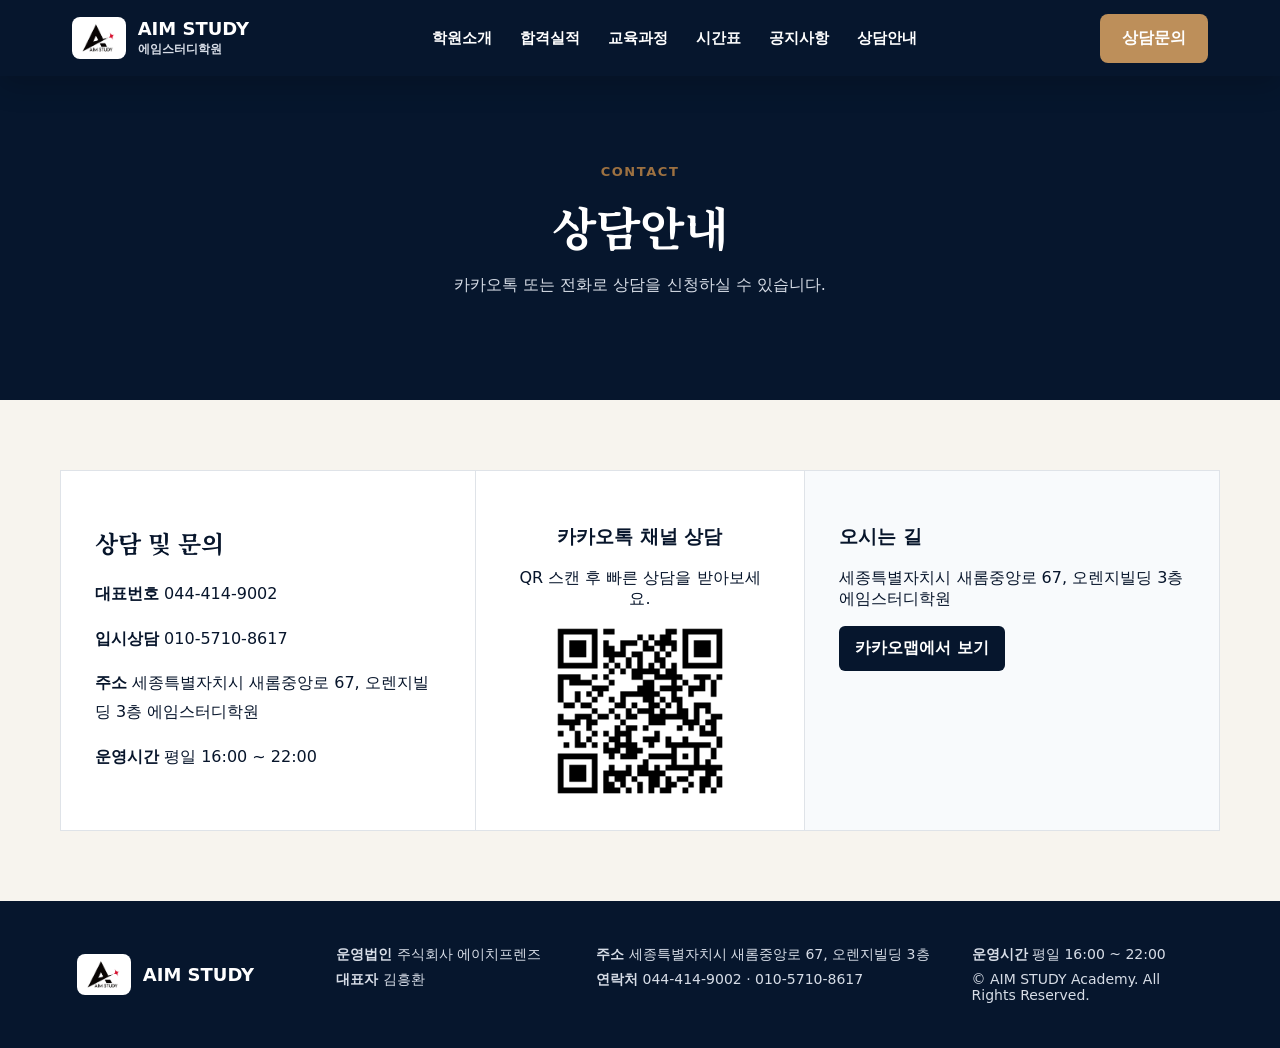
==== contact/index.html @ dffabc71 "Add files via upload" ====
<!doctype html>
<html lang="ko">
<head>
<title>상담안내 | 에임스터디학원</title>
<meta name="description" content="에임스터디학원 상담안내">
<meta charset="utf-8">
<meta name="viewport" content="width=device-width, initial-scale=1">
<link rel="preconnect" href="https://fonts.googleapis.com">
<link rel="preconnect" href="https://fonts.gstatic.com" crossorigin>
<link href="https://fonts.googleapis.com/css2?family=Noto+Serif+KR:wght@500;700;900&family=SUIT:wght@400;500;700;800;900&display=swap" rel="stylesheet">
<link rel="stylesheet" href="/styles.css">
</head>
<body>
<header class="header">
  <a class="brand" href="/"><img src="/assets/logo.png" alt="에임스터디학원 로고"><span>AIM STUDY<small>에임스터디학원</small></span></a>
  <nav>
    <a href="/about/">학원소개</a>
    <a href="/results/">합격실적</a>
    <a href="/curriculum/">교육과정</a>
    <a href="/timetable/">시간표</a>
    <a href="/notice/">공지사항</a>
    <a href="/contact/">상담안내</a>
  </nav>
  <a class="consult-btn" href="https://pf.kakao.com/_xghLaG" target="_blank" rel="noopener">상담문의</a>
</header>

<main><section class="sub-hero"><p class="eyebrow">CONTACT</p><h1>상담안내</h1><p>카카오톡 또는 전화로 상담을 신청하실 수 있습니다.</p></section>
<section class="contact-section standalone">
<div class="contact-card"><h2>상담 및 문의</h2><p><b>대표번호</b> 044-414-9002</p><p><b>입시상담</b> 010-5710-8617</p><p><b>주소</b> 세종특별자치시 새롬중앙로 67, 오렌지빌딩 3층 에임스터디학원</p><p><b>운영시간</b> 평일 16:00 ~ 22:00</p></div>
<div class="qr-card"><h3>카카오톡 채널 상담</h3><p>QR 스캔 후 빠른 상담을 받아보세요.</p><img src="/assets/kakao-qr.png" alt="카카오톡 QR"></div>
<div class="map-card"><h3>오시는 길</h3><p>세종특별자치시 새롬중앙로 67, 오렌지빌딩 3층 에임스터디학원</p><a href="https://map.kakao.com/link/search/%EC%84%B8%EC%A2%85%ED%8A%B9%EB%B3%84%EC%9E%90%EC%B9%98%EC%8B%9C%20%EC%83%88%EB%A1%AC%EC%A4%91%EC%95%99%EB%A1%9C%2067%2C%20%EC%98%A4%EB%A0%8C%EC%A7%80%EB%B9%8C%EB%94%A9%203%EC%B8%B5%20%EC%97%90%EC%9E%84%EC%8A%A4%ED%84%B0%EB%94%94%ED%95%99%EC%9B%90" target="_blank">카카오맵에서 보기</a></div>
</section></main>
<footer>
  <div class="footer-logo"><img src="/assets/logo.png" alt="에임스터디학원"><strong>AIM STUDY</strong></div>
  <div><p><b>운영법인</b> 주식회사 에이치프렌즈</p><p><b>대표자</b> 김흥환</p></div>
  <div><p><b>주소</b> 세종특별자치시 새롬중앙로 67, 오렌지빌딩 3층</p><p><b>연락처</b> 044-414-9002 · 010-5710-8617</p></div>
  <div><p><b>운영시간</b> 평일 16:00 ~ 22:00</p><p>© AIM STUDY Academy. All Rights Reserved.</p></div>
</footer>
<script src="/script.js"></script>
</body>
</html>
---- styles.css ----
*{box-sizing:border-box}html{scroll-behavior:smooth}body{margin:0;font-family:SUIT,system-ui,-apple-system,BlinkMacSystemFont,"Segoe UI",sans-serif;color:#07152b;background:#f7f4ee}a{color:inherit}img{max-width:100%;display:block}.header{height:76px;background:#06162d;color:#fff;display:flex;align-items:center;justify-content:space-between;padding:0 5.6vw;position:sticky;top:0;z-index:50;box-shadow:0 10px 28px rgba(0,0,0,.18)}.brand{display:flex;align-items:center;gap:12px;text-decoration:none;font-weight:900}.brand img{width:54px;height:42px;object-fit:contain;background:#fff;border-radius:8px;padding:4px}.brand span{font-size:18px;line-height:1.05}.brand small{display:block;font-size:12px;color:#d7dde7;margin-top:4px}.header nav{display:flex;gap:28px}.header nav a{text-decoration:none;font-weight:800;font-size:15px}.consult-btn{background:#bd8f5a;color:#fff;text-decoration:none;padding:14px 22px;border-radius:8px;font-weight:900}.hero{min-height:650px;background:linear-gradient(90deg,#fff 0%,#fff 44%,rgba(255,255,255,.78) 52%,transparent 63%),linear-gradient(135deg,#f4f0e8,#fff 38%,#10243f 38%,#050d1d 100%);display:grid;grid-template-columns:1fr 1fr;align-items:center;gap:30px;padding:70px 6.4vw;position:relative;overflow:hidden}.hero:after{content:"";position:absolute;right:-6vw;top:0;width:60%;height:100%;background:repeating-linear-gradient(90deg,rgba(255,255,255,.03) 0 8px,transparent 8px 16px);opacity:.8}.hero-text{position:relative;z-index:2}.eyebrow{color:#9d7141;font-weight:900;letter-spacing:.12em;font-size:13px;margin:0 0 14px}.hero h1,.section-head h2,.system-title h2,.sub-hero h1,.page-text h2{font-family:"Noto Serif KR",serif}.hero h1{font-size:54px;line-height:1.22;font-weight:700;letter-spacing:-.04em;margin:0 0 26px}.hero h1 strong{color:#9d7141;font-weight:900}.lead{font-size:19px;line-height:1.8;color:#243246}.hero-actions{display:flex;gap:12px;margin-top:32px}.btn{display:inline-flex;align-items:center;justify-content:center;border-radius:8px;text-decoration:none;font-weight:900;padding:16px 28px}.navy{background:#06162d;color:#fff}.line{background:#fff;border:1px solid #aab3c0;color:#06162d}.hero-visual{position:relative;z-index:2;height:440px;border-radius:4px;background:linear-gradient(135deg,#111827,#020617);display:flex;align-items:center;justify-content:center;box-shadow:0 36px 90px rgba(0,0,0,.28)}.wall{text-align:center;color:#d6ad5f}.wall img{width:170px;margin:0 auto 20px;background:#fff;border-radius:18px;padding:10px}.wall h2{font-family:"Noto Serif KR",serif;font-size:46px;margin:0}.wall p{font-size:22px;font-weight:800;color:#f5d48b}.feature-band{max-width:1160px;margin:-52px auto 0;position:relative;z-index:3;background:#06162d;color:#fff;display:grid;grid-template-columns:repeat(4,1fr);box-shadow:0 18px 50px rgba(0,0,0,.22)}.feature-band a{text-decoration:none;text-align:center;padding:34px 28px;border-right:1px solid rgba(255,255,255,.14)}.feature-band a:last-child{border-right:0}.feature-band span{font-size:42px;color:#d6ad5f}.feature-band h3{font-size:20px}.feature-band p{color:#d7dde7;line-height:1.7}.section{max-width:1160px;margin:0 auto;padding:76px 0}.section-head{text-align:center;margin-bottom:30px}.section-head h2{font-size:36px;margin:6px 0 8px}.section-head p{color:#667085}.results{background:#fff;margin-top:18px;border:1px solid #ddd;padding-left:38px;padding-right:38px}.result-numbers{display:grid;grid-template-columns:1fr 1fr;gap:0;border:1px solid #e3e6ea}.result-numbers div{text-align:center;padding:34px;border-right:1px solid #e3e6ea}.result-numbers div:last-child{border-right:0}.result-numbers small{display:block;color:#667085}.result-numbers strong{font-size:62px;color:#06162d}.result-numbers span{display:block;font-weight:900}.result-detail{display:grid;grid-template-columns:1fr 1fr;gap:26px;margin-top:32px}.result-detail article{background:#fafafa;border:1px solid #e3e6ea;padding:26px}.result-detail h3{text-align:center;margin-top:0;font-size:23px}.year-row{display:grid;grid-template-columns:110px 60px 1fr;gap:12px;border-top:1px solid #e4e7eb;padding:14px 0;align-items:center}.year-row b{color:#06162d}.year-row span{color:#9d7141;font-weight:900}.year-row p{margin:0;color:#4b5563}table{width:100%;border-collapse:collapse;background:#fff}th,td{border:1px solid #e3e6ea;padding:13px 10px;text-align:center}th{background:#06162d;color:#fff}.small-btn{display:block;width:max-content;margin:28px auto 0;background:#06162d;color:#fff;text-decoration:none;text-align:center;border-radius:6px;padding:13px 18px;font-weight:900}.system{max-width:1160px;margin:0 auto;background:#06162d;color:#fff;display:grid;grid-template-columns:1.1fr 2fr;align-items:center;padding:38px}.system-title h2{font-size:30px}.system-title p{color:#d7dde7}.steps{display:grid;grid-template-columns:repeat(4,1fr);gap:12px}.steps article{background:#fff;color:#06162d;border-radius:8px;text-align:center;padding:26px 18px}.steps b{font-size:26px;color:#9d7141}.steps p{font-size:14px;color:#555;line-height:1.7}.split{display:flex;justify-content:space-between;align-items:flex-end;text-align:left}.time-tabs{display:flex;gap:10px;margin-bottom:24px;justify-content:center}.time-tabs a{border:1px solid #c7ced8;background:#fff;text-decoration:none;padding:13px 20px;border-radius:6px;font-weight:900}.time-tabs a:first-child{background:#06162d;color:#fff}.time-cards{display:grid;grid-template-columns:1fr 1fr;gap:22px}.time-cards a{background:#fff;border:1px solid #dfe3e8;text-decoration:none;padding:16px;box-shadow:0 14px 34px rgba(0,0,0,.06)}.time-cards img{height:520px;width:100%;object-fit:contain;background:#f8fafc}.time-cards.compact img{height:300px}.time-cards span{display:block;text-align:center;font-weight:900;padding:14px;color:#06162d}.notice-grid{display:grid;grid-template-columns:repeat(3,1fr);gap:18px}.notice-grid article{background:#fff;border:1px solid #dfe3e8;padding:24px;box-shadow:0 12px 30px rgba(0,0,0,.05)}.notice-grid span{background:#06162d;color:#fff;padding:5px 12px;border-radius:999px;font-weight:900;font-size:13px}.notice-grid h3{font-size:20px}.notice-grid p{color:#555;line-height:1.7}.notice-grid time{color:#9d7141;font-weight:800}.contact-section{max-width:1160px;margin:0 auto 70px;display:grid;grid-template-columns:1fr .8fr 1fr;background:#fff;border:1px solid #dfe3e8}.contact-section.standalone{margin-top:70px}.contact-section>div{padding:34px}.contact-card h2{font-family:"Noto Serif KR",serif}.contact-card p{line-height:1.8}.qr-card{text-align:center;border-left:1px solid #dfe3e8;border-right:1px solid #dfe3e8}.qr-card img{width:170px;margin:10px auto 0}.map-card{background:#f8fafc}.map-card a{display:inline-block;background:#06162d;color:#fff;text-decoration:none;border-radius:6px;padding:12px 16px;font-weight:900}.sub-hero{background:#06162d;color:#fff;text-align:center;padding:88px 6vw}.sub-hero h1{font-size:46px;margin:8px 0}.sub-hero p:last-child{color:#d7dde7}.page-text{background:#fff;border:1px solid #ddd;padding-left:38px;padding-right:38px}.page-text p{font-size:18px;line-height:1.9;color:#4b5563}.info-grid,.curriculum-grid{display:grid;grid-template-columns:repeat(3,1fr);gap:18px;margin-top:30px}.curriculum-grid{grid-template-columns:repeat(4,1fr)}.info-grid article,.curriculum-grid article{background:#fff;border:1px solid #dfe3e8;padding:28px;box-shadow:0 12px 30px rgba(0,0,0,.05)}.curriculum-grid span{font-size:30px;color:#9d7141;font-weight:900}footer{background:#06162d;color:#d7dde7;display:grid;grid-template-columns:1fr 1fr 1.5fr 1fr;gap:28px;padding:38px 6vw;font-size:14px}.footer-logo{display:flex;align-items:center;gap:12px;color:#fff;font-size:18px}.footer-logo img{width:54px;background:#fff;border-radius:8px;padding:4px}footer p{margin:7px 0}@media(max-width:980px){.header nav,.consult-btn{display:none}.header{justify-content:center}.hero{grid-template-columns:1fr;background:#fff;padding:55px 5vw}.hero h1{font-size:36px}.hero-visual{height:300px}.feature-band,.result-numbers,.result-detail,.system,.steps,.time-cards,.notice-grid,.contact-section,footer,.info-grid,.curriculum-grid{grid-template-columns:1fr}.feature-band{margin:0}.feature-band a{border-right:0;border-bottom:1px solid rgba(255,255,255,.14)}.section{padding:60px 5vw}.results,.page-text{padding-left:5vw;padding-right:5vw}.split{display:block;text-align:center}.time-tabs{flex-direction:column}.time-cards img{height:auto}.year-row{grid-template-columns:1fr}.qr-card{border-left:0;border-right:0;border-top:1px solid #dfe3e8;border-bottom:1px solid #dfe3e8}footer{text-align:center}.footer-logo{justify-content:center}}
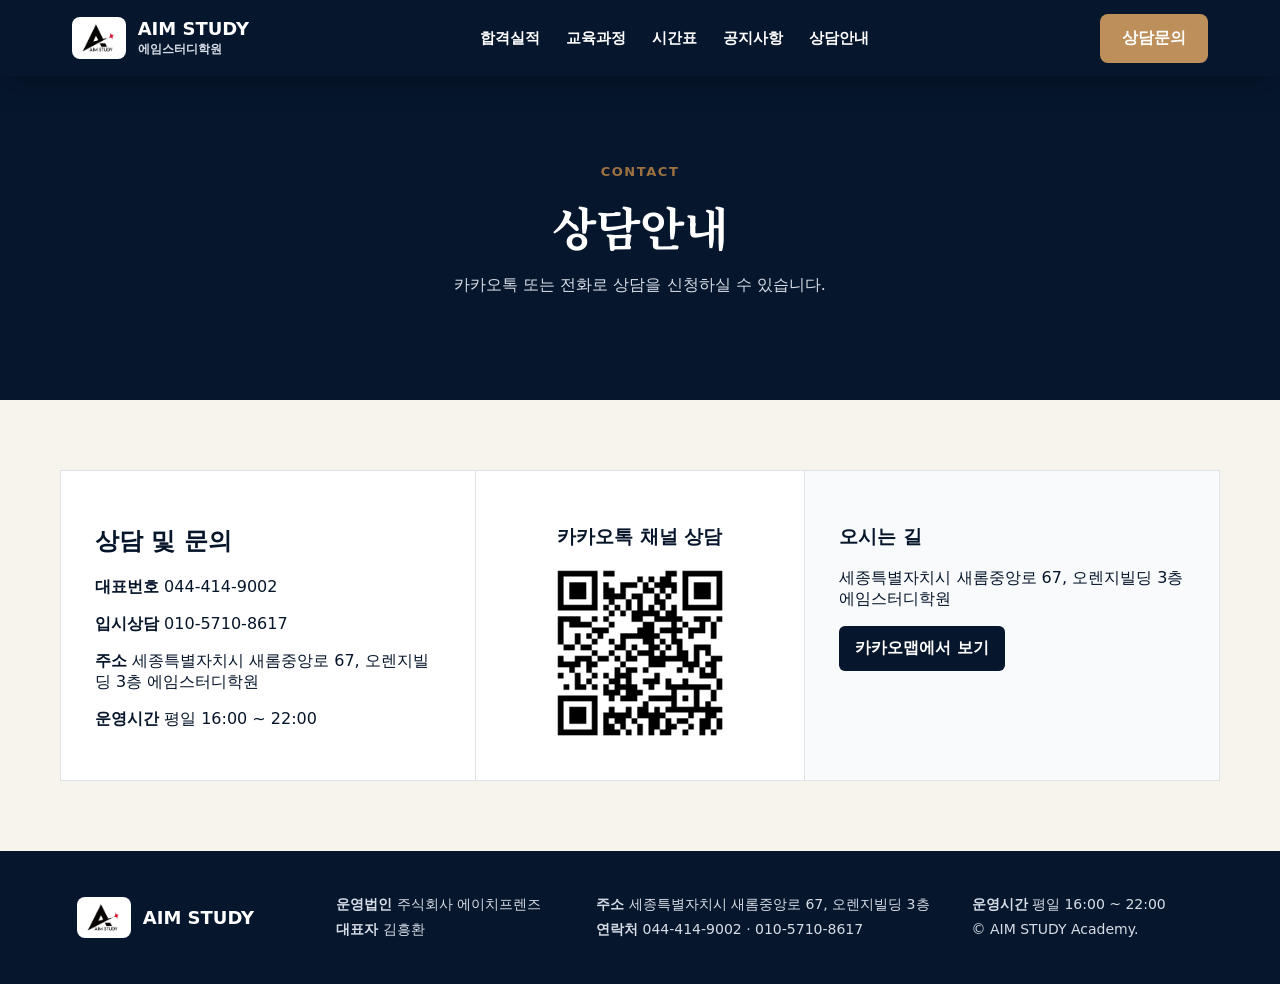
==== commit 5670fcde: "Add files via upload" ====
--- a/contact/index.html
+++ b/contact/index.html
@@ -1,41 +1,4 @@
-<!doctype html>
-<html lang="ko">
-<head>
-<title>상담안내 | 에임스터디학원</title>
-<meta name="description" content="에임스터디학원 상담안내">
-<meta charset="utf-8">
-<meta name="viewport" content="width=device-width, initial-scale=1">
-<link rel="preconnect" href="https://fonts.googleapis.com">
-<link rel="preconnect" href="https://fonts.gstatic.com" crossorigin>
+<!doctype html><html lang="ko"><head><title>상담안내 | 에임스터디학원</title><meta charset="utf-8"><meta name="viewport" content="width=device-width, initial-scale=1">
+<link rel="preconnect" href="https://fonts.googleapis.com"><link rel="preconnect" href="https://fonts.gstatic.com" crossorigin>
 <link href="https://fonts.googleapis.com/css2?family=Noto+Serif+KR:wght@500;700;900&family=SUIT:wght@400;500;700;800;900&display=swap" rel="stylesheet">
-<link rel="stylesheet" href="/styles.css">
-</head>
-<body>
-<header class="header">
-  <a class="brand" href="/"><img src="/assets/logo.png" alt="에임스터디학원 로고"><span>AIM STUDY<small>에임스터디학원</small></span></a>
-  <nav>
-    <a href="/about/">학원소개</a>
-    <a href="/results/">합격실적</a>
-    <a href="/curriculum/">교육과정</a>
-    <a href="/timetable/">시간표</a>
-    <a href="/notice/">공지사항</a>
-    <a href="/contact/">상담안내</a>
-  </nav>
-  <a class="consult-btn" href="https://pf.kakao.com/_xghLaG" target="_blank" rel="noopener">상담문의</a>
-</header>
-
-<main><section class="sub-hero"><p class="eyebrow">CONTACT</p><h1>상담안내</h1><p>카카오톡 또는 전화로 상담을 신청하실 수 있습니다.</p></section>
-<section class="contact-section standalone">
-<div class="contact-card"><h2>상담 및 문의</h2><p><b>대표번호</b> 044-414-9002</p><p><b>입시상담</b> 010-5710-8617</p><p><b>주소</b> 세종특별자치시 새롬중앙로 67, 오렌지빌딩 3층 에임스터디학원</p><p><b>운영시간</b> 평일 16:00 ~ 22:00</p></div>
-<div class="qr-card"><h3>카카오톡 채널 상담</h3><p>QR 스캔 후 빠른 상담을 받아보세요.</p><img src="/assets/kakao-qr.png" alt="카카오톡 QR"></div>
-<div class="map-card"><h3>오시는 길</h3><p>세종특별자치시 새롬중앙로 67, 오렌지빌딩 3층 에임스터디학원</p><a href="https://map.kakao.com/link/search/%EC%84%B8%EC%A2%85%ED%8A%B9%EB%B3%84%EC%9E%90%EC%B9%98%EC%8B%9C%20%EC%83%88%EB%A1%AC%EC%A4%91%EC%95%99%EB%A1%9C%2067%2C%20%EC%98%A4%EB%A0%8C%EC%A7%80%EB%B9%8C%EB%94%A9%203%EC%B8%B5%20%EC%97%90%EC%9E%84%EC%8A%A4%ED%84%B0%EB%94%94%ED%95%99%EC%9B%90" target="_blank">카카오맵에서 보기</a></div>
-</section></main>
-<footer>
-  <div class="footer-logo"><img src="/assets/logo.png" alt="에임스터디학원"><strong>AIM STUDY</strong></div>
-  <div><p><b>운영법인</b> 주식회사 에이치프렌즈</p><p><b>대표자</b> 김흥환</p></div>
-  <div><p><b>주소</b> 세종특별자치시 새롬중앙로 67, 오렌지빌딩 3층</p><p><b>연락처</b> 044-414-9002 · 010-5710-8617</p></div>
-  <div><p><b>운영시간</b> 평일 16:00 ~ 22:00</p><p>© AIM STUDY Academy. All Rights Reserved.</p></div>
-</footer>
-<script src="/script.js"></script>
-</body>
-</html>+<link rel="stylesheet" href="/styles.css"></head><body><header class="header"><a class="brand" href="/"><img src="/assets/logo.png"><span>AIM STUDY<small>에임스터디학원</small></span></a><nav><a href="/results/">합격실적</a><a href="/curriculum/">교육과정</a><a href="/timetable/">시간표</a><a href="/notice/">공지사항</a><a href="/contact/">상담안내</a></nav><a class="consult-btn" href="https://pf.kakao.com/_xghLaG" target="_blank">상담문의</a></header><main><section class="sub-hero"><p class="eyebrow">CONTACT</p><h1>상담안내</h1><p>카카오톡 또는 전화로 상담을 신청하실 수 있습니다.</p></section><section class="contact-section standalone"><div class="contact-card"><h2>상담 및 문의</h2><p><b>대표번호</b> 044-414-9002</p><p><b>입시상담</b> 010-5710-8617</p><p><b>주소</b> 세종특별자치시 새롬중앙로 67, 오렌지빌딩 3층 에임스터디학원</p><p><b>운영시간</b> 평일 16:00 ~ 22:00</p></div><div class="qr-card"><h3>카카오톡 채널 상담</h3><img src="/assets/kakao-qr.png"></div><div class="map-card"><h3>오시는 길</h3><p>세종특별자치시 새롬중앙로 67, 오렌지빌딩 3층 에임스터디학원</p><a href="https://map.kakao.com/link/search/%EC%84%B8%EC%A2%85%ED%8A%B9%EB%B3%84%EC%9E%90%EC%B9%98%EC%8B%9C%20%EC%83%88%EB%A1%AC%EC%A4%91%EC%95%99%EB%A1%9C%2067%2C%20%EC%98%A4%EB%A0%8C%EC%A7%80%EB%B9%8C%EB%94%A9%203%EC%B8%B5%20%EC%97%90%EC%9E%84%EC%8A%A4%ED%84%B0%EB%94%94%ED%95%99%EC%9B%90" target="_blank">카카오맵에서 보기</a></div></section></main><footer><div class="footer-logo"><img src="/assets/logo.png"><strong>AIM STUDY</strong></div><div><p><b>운영법인</b> 주식회사 에이치프렌즈</p><p><b>대표자</b> 김흥환</p></div><div><p><b>주소</b> 세종특별자치시 새롬중앙로 67, 오렌지빌딩 3층</p><p><b>연락처</b> 044-414-9002 · 010-5710-8617</p></div><div><p><b>운영시간</b> 평일 16:00 ~ 22:00</p><p>© AIM STUDY Academy.</p></div></footer></body></html>
--- a/styles.css
+++ b/styles.css
@@ -1 +1 @@
-*{box-sizing:border-box}html{scroll-behavior:smooth}body{margin:0;font-family:SUIT,system-ui,-apple-system,BlinkMacSystemFont,"Segoe UI",sans-serif;color:#07152b;background:#f7f4ee}a{color:inherit}img{max-width:100%;display:block}.header{height:76px;background:#06162d;color:#fff;display:flex;align-items:center;justify-content:space-between;padding:0 5.6vw;position:sticky;top:0;z-index:50;box-shadow:0 10px 28px rgba(0,0,0,.18)}.brand{display:flex;align-items:center;gap:12px;text-decoration:none;font-weight:900}.brand img{width:54px;height:42px;object-fit:contain;background:#fff;border-radius:8px;padding:4px}.brand span{font-size:18px;line-height:1.05}.brand small{display:block;font-size:12px;color:#d7dde7;margin-top:4px}.header nav{display:flex;gap:28px}.header nav a{text-decoration:none;font-weight:800;font-size:15px}.consult-btn{background:#bd8f5a;color:#fff;text-decoration:none;padding:14px 22px;border-radius:8px;font-weight:900}.hero{min-height:650px;background:linear-gradient(90deg,#fff 0%,#fff 44%,rgba(255,255,255,.78) 52%,transparent 63%),linear-gradient(135deg,#f4f0e8,#fff 38%,#10243f 38%,#050d1d 100%);display:grid;grid-template-columns:1fr 1fr;align-items:center;gap:30px;padding:70px 6.4vw;position:relative;overflow:hidden}.hero:after{content:"";position:absolute;right:-6vw;top:0;width:60%;height:100%;background:repeating-linear-gradient(90deg,rgba(255,255,255,.03) 0 8px,transparent 8px 16px);opacity:.8}.hero-text{position:relative;z-index:2}.eyebrow{color:#9d7141;font-weight:900;letter-spacing:.12em;font-size:13px;margin:0 0 14px}.hero h1,.section-head h2,.system-title h2,.sub-hero h1,.page-text h2{font-family:"Noto Serif KR",serif}.hero h1{font-size:54px;line-height:1.22;font-weight:700;letter-spacing:-.04em;margin:0 0 26px}.hero h1 strong{color:#9d7141;font-weight:900}.lead{font-size:19px;line-height:1.8;color:#243246}.hero-actions{display:flex;gap:12px;margin-top:32px}.btn{display:inline-flex;align-items:center;justify-content:center;border-radius:8px;text-decoration:none;font-weight:900;padding:16px 28px}.navy{background:#06162d;color:#fff}.line{background:#fff;border:1px solid #aab3c0;color:#06162d}.hero-visual{position:relative;z-index:2;height:440px;border-radius:4px;background:linear-gradient(135deg,#111827,#020617);display:flex;align-items:center;justify-content:center;box-shadow:0 36px 90px rgba(0,0,0,.28)}.wall{text-align:center;color:#d6ad5f}.wall img{width:170px;margin:0 auto 20px;background:#fff;border-radius:18px;padding:10px}.wall h2{font-family:"Noto Serif KR",serif;font-size:46px;margin:0}.wall p{font-size:22px;font-weight:800;color:#f5d48b}.feature-band{max-width:1160px;margin:-52px auto 0;position:relative;z-index:3;background:#06162d;color:#fff;display:grid;grid-template-columns:repeat(4,1fr);box-shadow:0 18px 50px rgba(0,0,0,.22)}.feature-band a{text-decoration:none;text-align:center;padding:34px 28px;border-right:1px solid rgba(255,255,255,.14)}.feature-band a:last-child{border-right:0}.feature-band span{font-size:42px;color:#d6ad5f}.feature-band h3{font-size:20px}.feature-band p{color:#d7dde7;line-height:1.7}.section{max-width:1160px;margin:0 auto;padding:76px 0}.section-head{text-align:center;margin-bottom:30px}.section-head h2{font-size:36px;margin:6px 0 8px}.section-head p{color:#667085}.results{background:#fff;margin-top:18px;border:1px solid #ddd;padding-left:38px;padding-right:38px}.result-numbers{display:grid;grid-template-columns:1fr 1fr;gap:0;border:1px solid #e3e6ea}.result-numbers div{text-align:center;padding:34px;border-right:1px solid #e3e6ea}.result-numbers div:last-child{border-right:0}.result-numbers small{display:block;color:#667085}.result-numbers strong{font-size:62px;color:#06162d}.result-numbers span{display:block;font-weight:900}.result-detail{display:grid;grid-template-columns:1fr 1fr;gap:26px;margin-top:32px}.result-detail article{background:#fafafa;border:1px solid #e3e6ea;padding:26px}.result-detail h3{text-align:center;margin-top:0;font-size:23px}.year-row{display:grid;grid-template-columns:110px 60px 1fr;gap:12px;border-top:1px solid #e4e7eb;padding:14px 0;align-items:center}.year-row b{color:#06162d}.year-row span{color:#9d7141;font-weight:900}.year-row p{margin:0;color:#4b5563}table{width:100%;border-collapse:collapse;background:#fff}th,td{border:1px solid #e3e6ea;padding:13px 10px;text-align:center}th{background:#06162d;color:#fff}.small-btn{display:block;width:max-content;margin:28px auto 0;background:#06162d;color:#fff;text-decoration:none;text-align:center;border-radius:6px;padding:13px 18px;font-weight:900}.system{max-width:1160px;margin:0 auto;background:#06162d;color:#fff;display:grid;grid-template-columns:1.1fr 2fr;align-items:center;padding:38px}.system-title h2{font-size:30px}.system-title p{color:#d7dde7}.steps{display:grid;grid-template-columns:repeat(4,1fr);gap:12px}.steps article{background:#fff;color:#06162d;border-radius:8px;text-align:center;padding:26px 18px}.steps b{font-size:26px;color:#9d7141}.steps p{font-size:14px;color:#555;line-height:1.7}.split{display:flex;justify-content:space-between;align-items:flex-end;text-align:left}.time-tabs{display:flex;gap:10px;margin-bottom:24px;justify-content:center}.time-tabs a{border:1px solid #c7ced8;background:#fff;text-decoration:none;padding:13px 20px;border-radius:6px;font-weight:900}.time-tabs a:first-child{background:#06162d;color:#fff}.time-cards{display:grid;grid-template-columns:1fr 1fr;gap:22px}.time-cards a{background:#fff;border:1px solid #dfe3e8;text-decoration:none;padding:16px;box-shadow:0 14px 34px rgba(0,0,0,.06)}.time-cards img{height:520px;width:100%;object-fit:contain;background:#f8fafc}.time-cards.compact img{height:300px}.time-cards span{display:block;text-align:center;font-weight:900;padding:14px;color:#06162d}.notice-grid{display:grid;grid-template-columns:repeat(3,1fr);gap:18px}.notice-grid article{background:#fff;border:1px solid #dfe3e8;padding:24px;box-shadow:0 12px 30px rgba(0,0,0,.05)}.notice-grid span{background:#06162d;color:#fff;padding:5px 12px;border-radius:999px;font-weight:900;font-size:13px}.notice-grid h3{font-size:20px}.notice-grid p{color:#555;line-height:1.7}.notice-grid time{color:#9d7141;font-weight:800}.contact-section{max-width:1160px;margin:0 auto 70px;display:grid;grid-template-columns:1fr .8fr 1fr;background:#fff;border:1px solid #dfe3e8}.contact-section.standalone{margin-top:70px}.contact-section>div{padding:34px}.contact-card h2{font-family:"Noto Serif KR",serif}.contact-card p{line-height:1.8}.qr-card{text-align:center;border-left:1px solid #dfe3e8;border-right:1px solid #dfe3e8}.qr-card img{width:170px;margin:10px auto 0}.map-card{background:#f8fafc}.map-card a{display:inline-block;background:#06162d;color:#fff;text-decoration:none;border-radius:6px;padding:12px 16px;font-weight:900}.sub-hero{background:#06162d;color:#fff;text-align:center;padding:88px 6vw}.sub-hero h1{font-size:46px;margin:8px 0}.sub-hero p:last-child{color:#d7dde7}.page-text{background:#fff;border:1px solid #ddd;padding-left:38px;padding-right:38px}.page-text p{font-size:18px;line-height:1.9;color:#4b5563}.info-grid,.curriculum-grid{display:grid;grid-template-columns:repeat(3,1fr);gap:18px;margin-top:30px}.curriculum-grid{grid-template-columns:repeat(4,1fr)}.info-grid article,.curriculum-grid article{background:#fff;border:1px solid #dfe3e8;padding:28px;box-shadow:0 12px 30px rgba(0,0,0,.05)}.curriculum-grid span{font-size:30px;color:#9d7141;font-weight:900}footer{background:#06162d;color:#d7dde7;display:grid;grid-template-columns:1fr 1fr 1.5fr 1fr;gap:28px;padding:38px 6vw;font-size:14px}.footer-logo{display:flex;align-items:center;gap:12px;color:#fff;font-size:18px}.footer-logo img{width:54px;background:#fff;border-radius:8px;padding:4px}footer p{margin:7px 0}@media(max-width:980px){.header nav,.consult-btn{display:none}.header{justify-content:center}.hero{grid-template-columns:1fr;background:#fff;padding:55px 5vw}.hero h1{font-size:36px}.hero-visual{height:300px}.feature-band,.result-numbers,.result-detail,.system,.steps,.time-cards,.notice-grid,.contact-section,footer,.info-grid,.curriculum-grid{grid-template-columns:1fr}.feature-band{margin:0}.feature-band a{border-right:0;border-bottom:1px solid rgba(255,255,255,.14)}.section{padding:60px 5vw}.results,.page-text{padding-left:5vw;padding-right:5vw}.split{display:block;text-align:center}.time-tabs{flex-direction:column}.time-cards img{height:auto}.year-row{grid-template-columns:1fr}.qr-card{border-left:0;border-right:0;border-top:1px solid #dfe3e8;border-bottom:1px solid #dfe3e8}footer{text-align:center}.footer-logo{justify-content:center}}+*{box-sizing:border-box}html{scroll-behavior:smooth}body{margin:0;font-family:SUIT,system-ui,sans-serif;color:#07152b;background:#f7f4ee}a{color:inherit}img{max-width:100%;display:block}.header{height:76px;background:#06162d;color:#fff;display:flex;align-items:center;justify-content:space-between;padding:0 5.6vw;position:sticky;top:0;z-index:50;box-shadow:0 10px 28px rgba(0,0,0,.18)}.brand{display:flex;align-items:center;gap:12px;text-decoration:none;font-weight:900}.brand img{width:54px;height:42px;object-fit:contain;background:#fff;border-radius:8px;padding:4px}.brand span{font-size:18px;line-height:1.05}.brand small{display:block;font-size:12px;color:#d7dde7;margin-top:4px}.header nav{display:flex;gap:26px}.header nav a{text-decoration:none;font-weight:800;font-size:15px}.consult-btn{background:#bd8f5a;color:#fff;text-decoration:none;padding:14px 22px;border-radius:8px;font-weight:900}.hero{min-height:650px;background:linear-gradient(90deg,#fff 0%,#fff 44%,rgba(255,255,255,.78) 52%,transparent 63%),linear-gradient(135deg,#f4f0e8,#fff 38%,#10243f 38%,#050d1d 100%);display:grid;grid-template-columns:1fr 1fr;align-items:center;gap:30px;padding:70px 6.4vw;position:relative;overflow:hidden}.eyebrow{color:#9d7141;font-weight:900;letter-spacing:.12em;font-size:13px;margin:0 0 14px}.hero h1,.section-head h2,.sub-hero h1{font-family:'Noto Serif KR',serif}.hero h1{font-size:54px;line-height:1.22;font-weight:700;letter-spacing:-.04em;margin:0 0 26px}.hero h1 strong{color:#9d7141}.lead{font-size:19px;line-height:1.8;color:#243246}.hero-actions{display:flex;gap:12px;margin-top:32px}.btn{display:inline-flex;align-items:center;justify-content:center;border-radius:8px;text-decoration:none;font-weight:900;padding:16px 28px}.navy{background:#06162d;color:#fff}.line{background:#fff;border:1px solid #aab3c0;color:#06162d}.hero-visual{height:440px;border-radius:4px;background:linear-gradient(135deg,#111827,#020617);display:flex;align-items:center;justify-content:center;box-shadow:0 36px 90px rgba(0,0,0,.28)}.wall{text-align:center;color:#d6ad5f}.wall img{width:170px;margin:0 auto 20px;background:#fff;border-radius:18px;padding:10px}.wall h2{font-family:'Noto Serif KR',serif;font-size:46px;margin:0}.wall p{font-size:22px;font-weight:800;color:#f5d48b}.feature-band{max-width:1160px;margin:-52px auto 0;position:relative;z-index:3;background:#06162d;color:#fff;display:grid;grid-template-columns:repeat(4,1fr);box-shadow:0 18px 50px rgba(0,0,0,.22)}.feature-band a{text-decoration:none;text-align:center;padding:34px 28px;border-right:1px solid rgba(255,255,255,.14)}.feature-band span{font-size:42px;color:#d6ad5f}.feature-band h3{font-size:20px}.feature-band p{color:#d7dde7;line-height:1.7}.section{max-width:1160px;margin:0 auto;padding:76px 0}.section-head{text-align:center;margin-bottom:30px}.section-head h2{font-size:36px;margin:6px 0 8px}.results{background:#fff;margin-top:18px;border:1px solid #ddd;padding-left:38px;padding-right:38px}.result-numbers{display:grid;grid-template-columns:1fr 1fr;border:1px solid #e3e6ea}.result-numbers div{text-align:center;padding:34px;border-right:1px solid #e3e6ea}.result-numbers small{display:block;color:#667085}.result-numbers strong{font-size:62px;color:#06162d}.result-numbers span{display:block;font-weight:900}.result-detail{display:grid;grid-template-columns:1fr 1fr;gap:26px;margin-top:32px}.result-detail article,.schedule-block,.schedule-detail{background:#fff;border:1px solid #dfe3e8;padding:28px;box-shadow:0 12px 30px rgba(0,0,0,.05)}.year-row{display:grid;grid-template-columns:110px 60px 1fr;gap:12px;border-top:1px solid #e4e7eb;padding:14px 0;align-items:center}.year-row span{color:#9d7141;font-weight:900}.year-row p{margin:0}table{width:100%;border-collapse:collapse;background:#fff;min-width:820px}th,td{border:1px solid #e3e6ea;padding:13px 10px;text-align:center}th{background:#06162d;color:#fff}td:first-child{font-weight:900;text-align:left}td:nth-child(2){color:#9d7141;font-weight:900}.table-wrap{overflow-x:auto}.small-btn{display:inline-block;margin:20px auto 0;background:#06162d;color:#fff;text-decoration:none;border-radius:6px;padding:13px 18px;font-weight:900}.gold-btn{background:#bd8f5a}.category-grid{display:grid;grid-template-columns:repeat(4,1fr);gap:18px}.category-card{text-decoration:none;background:#fff;border:1px solid #dfe3e8;padding:26px;box-shadow:0 12px 30px rgba(0,0,0,.05);transition:.2s}.category-card:hover{transform:translateY(-4px)}.category-card span{font-size:28px;color:#9d7141;font-weight:900}.category-card h3{font-size:22px;margin:12px 0 8px}.category-card p{color:#667085}.schedule-block{margin-bottom:28px}.schedule-block h3{font-family:'Noto Serif KR',serif;font-size:28px;margin-top:0}.page-actions{display:flex;gap:10px;justify-content:flex-end;margin-bottom:20px}.notice-grid{display:grid;grid-template-columns:repeat(3,1fr);gap:18px}.notice-grid article{background:#fff;border:1px solid #dfe3e8;padding:24px;box-shadow:0 12px 30px rgba(0,0,0,.05)}.notice-grid span{background:#06162d;color:#fff;padding:5px 12px;border-radius:999px;font-weight:900;font-size:13px}.contact-section{max-width:1160px;margin:0 auto 70px;display:grid;grid-template-columns:1fr .8fr 1fr;background:#fff;border:1px solid #dfe3e8}.contact-section.standalone{margin-top:70px}.contact-section>div{padding:34px}.qr-card{text-align:center;border-left:1px solid #dfe3e8;border-right:1px solid #dfe3e8}.qr-card img{width:170px;margin:10px auto 0}.map-card{background:#f8fafc}.map-card a{display:inline-block;background:#06162d;color:#fff;text-decoration:none;border-radius:6px;padding:12px 16px;font-weight:900}.sub-hero{background:#06162d;color:#fff;text-align:center;padding:88px 6vw}.sub-hero h1{font-size:46px;margin:8px 0}.sub-hero p:last-child{color:#d7dde7}footer{background:#06162d;color:#d7dde7;display:grid;grid-template-columns:1fr 1fr 1.5fr 1fr;gap:28px;padding:38px 6vw;font-size:14px}.footer-logo{display:flex;align-items:center;gap:12px;color:#fff;font-size:18px}.footer-logo img{width:54px;background:#fff;border-radius:8px;padding:4px}footer p{margin:7px 0}@media(max-width:980px){.header nav,.consult-btn{display:none}.header{justify-content:center}.hero{grid-template-columns:1fr;background:#fff;padding:55px 5vw}.hero h1{font-size:36px}.hero-visual{height:300px}.feature-band,.result-numbers,.result-detail,.notice-grid,.contact-section,footer,.category-grid{grid-template-columns:1fr}.feature-band{margin:0}.feature-band a{border-right:0;border-bottom:1px solid rgba(255,255,255,.14)}.section{padding:60px 5vw}.results,.schedule-detail{padding-left:5vw;padding-right:5vw}.year-row{grid-template-columns:1fr}.qr-card{border-left:0;border-right:0;border-top:1px solid #dfe3e8;border-bottom:1px solid #dfe3e8}footer{text-align:center}.footer-logo{justify-content:center}.page-actions{justify-content:center;flex-direction:column}}
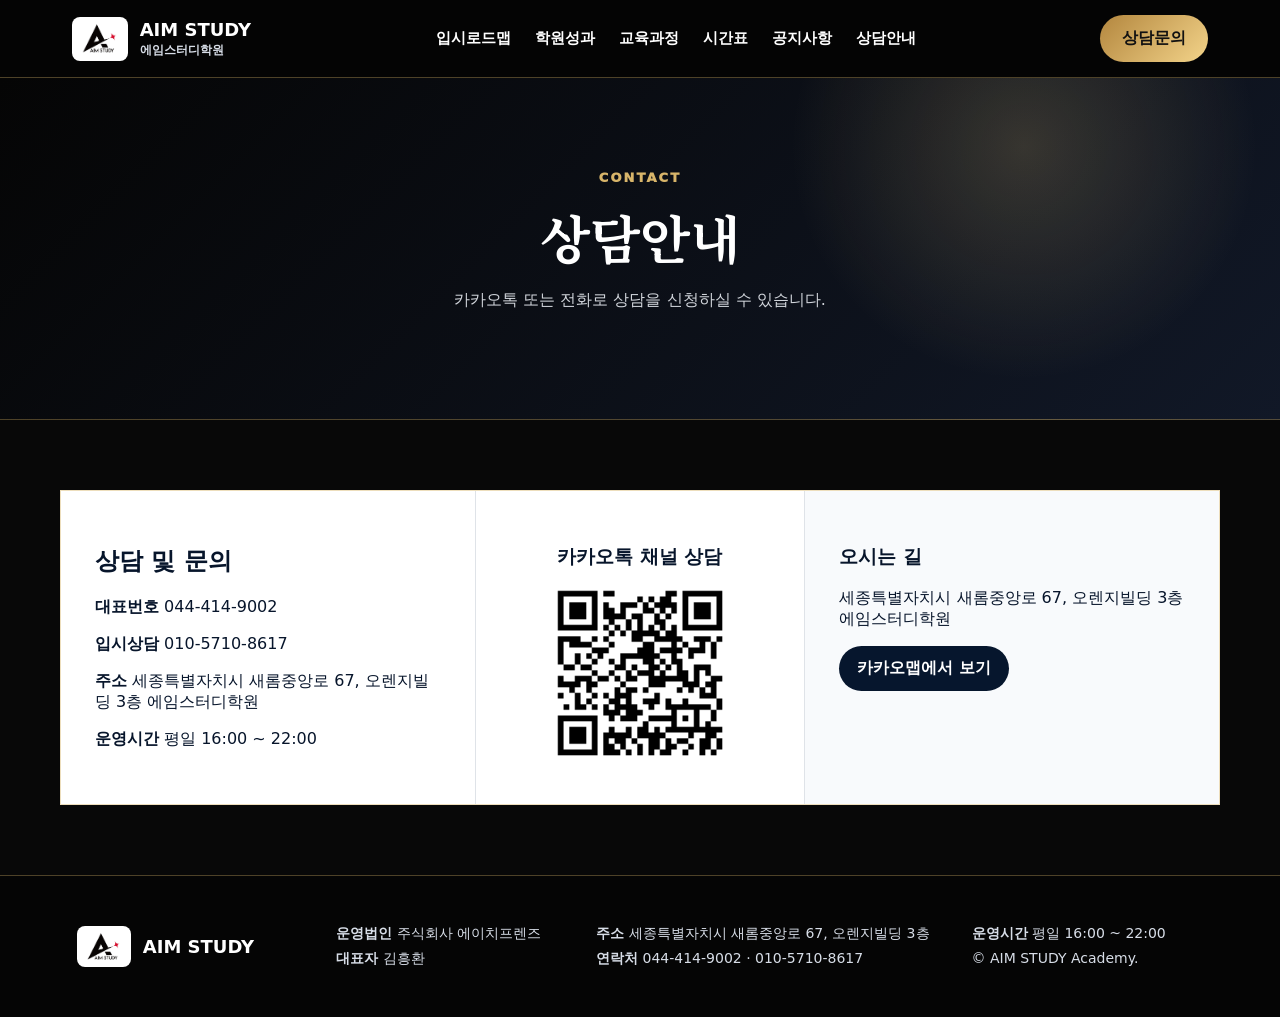
==== commit 695f4cfb: "Add files via upload" ====
--- a/contact/index.html
+++ b/contact/index.html
@@ -1,4 +1,4 @@
 <!doctype html><html lang="ko"><head><title>상담안내 | 에임스터디학원</title><meta charset="utf-8"><meta name="viewport" content="width=device-width, initial-scale=1">
 <link rel="preconnect" href="https://fonts.googleapis.com"><link rel="preconnect" href="https://fonts.gstatic.com" crossorigin>
 <link href="https://fonts.googleapis.com/css2?family=Noto+Serif+KR:wght@500;700;900&family=SUIT:wght@400;500;700;800;900&display=swap" rel="stylesheet">
-<link rel="stylesheet" href="/styles.css"></head><body><header class="header"><a class="brand" href="/"><img src="/assets/logo.png"><span>AIM STUDY<small>에임스터디학원</small></span></a><nav><a href="/results/">합격실적</a><a href="/curriculum/">교육과정</a><a href="/timetable/">시간표</a><a href="/notice/">공지사항</a><a href="/contact/">상담안내</a></nav><a class="consult-btn" href="https://pf.kakao.com/_xghLaG" target="_blank">상담문의</a></header><main><section class="sub-hero"><p class="eyebrow">CONTACT</p><h1>상담안내</h1><p>카카오톡 또는 전화로 상담을 신청하실 수 있습니다.</p></section><section class="contact-section standalone"><div class="contact-card"><h2>상담 및 문의</h2><p><b>대표번호</b> 044-414-9002</p><p><b>입시상담</b> 010-5710-8617</p><p><b>주소</b> 세종특별자치시 새롬중앙로 67, 오렌지빌딩 3층 에임스터디학원</p><p><b>운영시간</b> 평일 16:00 ~ 22:00</p></div><div class="qr-card"><h3>카카오톡 채널 상담</h3><img src="/assets/kakao-qr.png"></div><div class="map-card"><h3>오시는 길</h3><p>세종특별자치시 새롬중앙로 67, 오렌지빌딩 3층 에임스터디학원</p><a href="https://map.kakao.com/link/search/%EC%84%B8%EC%A2%85%ED%8A%B9%EB%B3%84%EC%9E%90%EC%B9%98%EC%8B%9C%20%EC%83%88%EB%A1%AC%EC%A4%91%EC%95%99%EB%A1%9C%2067%2C%20%EC%98%A4%EB%A0%8C%EC%A7%80%EB%B9%8C%EB%94%A9%203%EC%B8%B5%20%EC%97%90%EC%9E%84%EC%8A%A4%ED%84%B0%EB%94%94%ED%95%99%EC%9B%90" target="_blank">카카오맵에서 보기</a></div></section></main><footer><div class="footer-logo"><img src="/assets/logo.png"><strong>AIM STUDY</strong></div><div><p><b>운영법인</b> 주식회사 에이치프렌즈</p><p><b>대표자</b> 김흥환</p></div><div><p><b>주소</b> 세종특별자치시 새롬중앙로 67, 오렌지빌딩 3층</p><p><b>연락처</b> 044-414-9002 · 010-5710-8617</p></div><div><p><b>운영시간</b> 평일 16:00 ~ 22:00</p><p>© AIM STUDY Academy.</p></div></footer></body></html>+<link rel="stylesheet" href="/styles.css"></head><body><header class="header"><a class="brand" href="/"><img src="/assets/logo.png" alt="에임스터디학원"><span>AIM STUDY<small>에임스터디학원</small></span></a><nav><a href="/roadmap/">입시로드맵</a><a href="/results/">학원성과</a><a href="/curriculum/">교육과정</a><a href="/timetable/">시간표</a><a href="/notice/">공지사항</a><a href="/contact/">상담안내</a></nav><a class="consult-btn" href="https://pf.kakao.com/_xghLaG" target="_blank">상담문의</a></header><main><section class="sub-hero"><p class="eyebrow">CONTACT</p><h1>상담안내</h1><p>카카오톡 또는 전화로 상담을 신청하실 수 있습니다.</p></section><section class="contact-section standalone"><div class="contact-card"><h2>상담 및 문의</h2><p><b>대표번호</b> 044-414-9002</p><p><b>입시상담</b> 010-5710-8617</p><p><b>주소</b> 세종특별자치시 새롬중앙로 67, 오렌지빌딩 3층 에임스터디학원</p><p><b>운영시간</b> 평일 16:00 ~ 22:00</p></div><div class="qr-card"><h3>카카오톡 채널 상담</h3><img src="/assets/kakao-qr.png"></div><div class="map-card"><h3>오시는 길</h3><p>세종특별자치시 새롬중앙로 67, 오렌지빌딩 3층 에임스터디학원</p><a href="https://map.kakao.com/link/search/%EC%84%B8%EC%A2%85%ED%8A%B9%EB%B3%84%EC%9E%90%EC%B9%98%EC%8B%9C%20%EC%83%88%EB%A1%AC%EC%A4%91%EC%95%99%EB%A1%9C%2067%2C%20%EC%98%A4%EB%A0%8C%EC%A7%80%EB%B9%8C%EB%94%A9%203%EC%B8%B5%20%EC%97%90%EC%9E%84%EC%8A%A4%ED%84%B0%EB%94%94%ED%95%99%EC%9B%90" target="_blank">카카오맵에서 보기</a></div></section></main><footer><div class="footer-logo"><img src="/assets/logo.png"><strong>AIM STUDY</strong></div><div><p><b>운영법인</b> 주식회사 에이치프렌즈</p><p><b>대표자</b> 김흥환</p></div><div><p><b>주소</b> 세종특별자치시 새롬중앙로 67, 오렌지빌딩 3층</p><p><b>연락처</b> 044-414-9002 · 010-5710-8617</p></div><div><p><b>운영시간</b> 평일 16:00 ~ 22:00</p><p>© AIM STUDY Academy.</p></div></footer></body></html>
--- a/styles.css
+++ b/styles.css
@@ -1 +1 @@
-*{box-sizing:border-box}html{scroll-behavior:smooth}body{margin:0;font-family:SUIT,system-ui,sans-serif;color:#07152b;background:#f7f4ee}a{color:inherit}img{max-width:100%;display:block}.header{height:76px;background:#06162d;color:#fff;display:flex;align-items:center;justify-content:space-between;padding:0 5.6vw;position:sticky;top:0;z-index:50;box-shadow:0 10px 28px rgba(0,0,0,.18)}.brand{display:flex;align-items:center;gap:12px;text-decoration:none;font-weight:900}.brand img{width:54px;height:42px;object-fit:contain;background:#fff;border-radius:8px;padding:4px}.brand span{font-size:18px;line-height:1.05}.brand small{display:block;font-size:12px;color:#d7dde7;margin-top:4px}.header nav{display:flex;gap:26px}.header nav a{text-decoration:none;font-weight:800;font-size:15px}.consult-btn{background:#bd8f5a;color:#fff;text-decoration:none;padding:14px 22px;border-radius:8px;font-weight:900}.hero{min-height:650px;background:linear-gradient(90deg,#fff 0%,#fff 44%,rgba(255,255,255,.78) 52%,transparent 63%),linear-gradient(135deg,#f4f0e8,#fff 38%,#10243f 38%,#050d1d 100%);display:grid;grid-template-columns:1fr 1fr;align-items:center;gap:30px;padding:70px 6.4vw;position:relative;overflow:hidden}.eyebrow{color:#9d7141;font-weight:900;letter-spacing:.12em;font-size:13px;margin:0 0 14px}.hero h1,.section-head h2,.sub-hero h1{font-family:'Noto Serif KR',serif}.hero h1{font-size:54px;line-height:1.22;font-weight:700;letter-spacing:-.04em;margin:0 0 26px}.hero h1 strong{color:#9d7141}.lead{font-size:19px;line-height:1.8;color:#243246}.hero-actions{display:flex;gap:12px;margin-top:32px}.btn{display:inline-flex;align-items:center;justify-content:center;border-radius:8px;text-decoration:none;font-weight:900;padding:16px 28px}.navy{background:#06162d;color:#fff}.line{background:#fff;border:1px solid #aab3c0;color:#06162d}.hero-visual{height:440px;border-radius:4px;background:linear-gradient(135deg,#111827,#020617);display:flex;align-items:center;justify-content:center;box-shadow:0 36px 90px rgba(0,0,0,.28)}.wall{text-align:center;color:#d6ad5f}.wall img{width:170px;margin:0 auto 20px;background:#fff;border-radius:18px;padding:10px}.wall h2{font-family:'Noto Serif KR',serif;font-size:46px;margin:0}.wall p{font-size:22px;font-weight:800;color:#f5d48b}.feature-band{max-width:1160px;margin:-52px auto 0;position:relative;z-index:3;background:#06162d;color:#fff;display:grid;grid-template-columns:repeat(4,1fr);box-shadow:0 18px 50px rgba(0,0,0,.22)}.feature-band a{text-decoration:none;text-align:center;padding:34px 28px;border-right:1px solid rgba(255,255,255,.14)}.feature-band span{font-size:42px;color:#d6ad5f}.feature-band h3{font-size:20px}.feature-band p{color:#d7dde7;line-height:1.7}.section{max-width:1160px;margin:0 auto;padding:76px 0}.section-head{text-align:center;margin-bottom:30px}.section-head h2{font-size:36px;margin:6px 0 8px}.results{background:#fff;margin-top:18px;border:1px solid #ddd;padding-left:38px;padding-right:38px}.result-numbers{display:grid;grid-template-columns:1fr 1fr;border:1px solid #e3e6ea}.result-numbers div{text-align:center;padding:34px;border-right:1px solid #e3e6ea}.result-numbers small{display:block;color:#667085}.result-numbers strong{font-size:62px;color:#06162d}.result-numbers span{display:block;font-weight:900}.result-detail{display:grid;grid-template-columns:1fr 1fr;gap:26px;margin-top:32px}.result-detail article,.schedule-block,.schedule-detail{background:#fff;border:1px solid #dfe3e8;padding:28px;box-shadow:0 12px 30px rgba(0,0,0,.05)}.year-row{display:grid;grid-template-columns:110px 60px 1fr;gap:12px;border-top:1px solid #e4e7eb;padding:14px 0;align-items:center}.year-row span{color:#9d7141;font-weight:900}.year-row p{margin:0}table{width:100%;border-collapse:collapse;background:#fff;min-width:820px}th,td{border:1px solid #e3e6ea;padding:13px 10px;text-align:center}th{background:#06162d;color:#fff}td:first-child{font-weight:900;text-align:left}td:nth-child(2){color:#9d7141;font-weight:900}.table-wrap{overflow-x:auto}.small-btn{display:inline-block;margin:20px auto 0;background:#06162d;color:#fff;text-decoration:none;border-radius:6px;padding:13px 18px;font-weight:900}.gold-btn{background:#bd8f5a}.category-grid{display:grid;grid-template-columns:repeat(4,1fr);gap:18px}.category-card{text-decoration:none;background:#fff;border:1px solid #dfe3e8;padding:26px;box-shadow:0 12px 30px rgba(0,0,0,.05);transition:.2s}.category-card:hover{transform:translateY(-4px)}.category-card span{font-size:28px;color:#9d7141;font-weight:900}.category-card h3{font-size:22px;margin:12px 0 8px}.category-card p{color:#667085}.schedule-block{margin-bottom:28px}.schedule-block h3{font-family:'Noto Serif KR',serif;font-size:28px;margin-top:0}.page-actions{display:flex;gap:10px;justify-content:flex-end;margin-bottom:20px}.notice-grid{display:grid;grid-template-columns:repeat(3,1fr);gap:18px}.notice-grid article{background:#fff;border:1px solid #dfe3e8;padding:24px;box-shadow:0 12px 30px rgba(0,0,0,.05)}.notice-grid span{background:#06162d;color:#fff;padding:5px 12px;border-radius:999px;font-weight:900;font-size:13px}.contact-section{max-width:1160px;margin:0 auto 70px;display:grid;grid-template-columns:1fr .8fr 1fr;background:#fff;border:1px solid #dfe3e8}.contact-section.standalone{margin-top:70px}.contact-section>div{padding:34px}.qr-card{text-align:center;border-left:1px solid #dfe3e8;border-right:1px solid #dfe3e8}.qr-card img{width:170px;margin:10px auto 0}.map-card{background:#f8fafc}.map-card a{display:inline-block;background:#06162d;color:#fff;text-decoration:none;border-radius:6px;padding:12px 16px;font-weight:900}.sub-hero{background:#06162d;color:#fff;text-align:center;padding:88px 6vw}.sub-hero h1{font-size:46px;margin:8px 0}.sub-hero p:last-child{color:#d7dde7}footer{background:#06162d;color:#d7dde7;display:grid;grid-template-columns:1fr 1fr 1.5fr 1fr;gap:28px;padding:38px 6vw;font-size:14px}.footer-logo{display:flex;align-items:center;gap:12px;color:#fff;font-size:18px}.footer-logo img{width:54px;background:#fff;border-radius:8px;padding:4px}footer p{margin:7px 0}@media(max-width:980px){.header nav,.consult-btn{display:none}.header{justify-content:center}.hero{grid-template-columns:1fr;background:#fff;padding:55px 5vw}.hero h1{font-size:36px}.hero-visual{height:300px}.feature-band,.result-numbers,.result-detail,.notice-grid,.contact-section,footer,.category-grid{grid-template-columns:1fr}.feature-band{margin:0}.feature-band a{border-right:0;border-bottom:1px solid rgba(255,255,255,.14)}.section{padding:60px 5vw}.results,.schedule-detail{padding-left:5vw;padding-right:5vw}.year-row{grid-template-columns:1fr}.qr-card{border-left:0;border-right:0;border-top:1px solid #dfe3e8;border-bottom:1px solid #dfe3e8}footer{text-align:center}.footer-logo{justify-content:center}.page-actions{justify-content:center;flex-direction:column}}+*{box-sizing:border-box}html{scroll-behavior:smooth}body{margin:0;font-family:SUIT,system-ui,sans-serif;color:#f7f1e6;background:#080808}a{color:inherit}img{max-width:100%;display:block}.header{height:78px;background:rgba(5,5,5,.96);color:#fff;display:flex;align-items:center;justify-content:space-between;padding:0 5.6vw;position:sticky;top:0;z-index:50;border-bottom:1px solid rgba(216,181,106,.35);backdrop-filter:blur(14px)}.brand{display:flex;align-items:center;gap:12px;text-decoration:none;font-weight:900}.brand img{width:56px;height:44px;object-fit:contain;background:#fff;border-radius:8px;padding:4px}.brand span{font-size:18px;line-height:1.05}.brand small{display:block;font-size:12px;color:#d7dde7;margin-top:4px}.header nav{display:flex;gap:24px}.header nav a{text-decoration:none;font-weight:800;font-size:15px}.consult-btn{background:linear-gradient(135deg,#b3863e,#f3d48a);color:#111;text-decoration:none;padding:13px 22px;border-radius:999px;font-weight:950}.hero{min-height:720px;background:radial-gradient(circle at 80% 20%,rgba(243,212,138,.22),transparent 25%),linear-gradient(135deg,#050505 0%,#111 52%,#2a1805 100%);display:grid;grid-template-columns:1.15fr .85fr;align-items:center;gap:40px;padding:80px 7vw;position:relative;overflow:hidden}.hero:before{content:"";position:absolute;inset:0;background:linear-gradient(90deg,rgba(255,255,255,.035) 1px,transparent 1px),linear-gradient(rgba(255,255,255,.03) 1px,transparent 1px);background-size:72px 72px}.hero-text{position:relative;z-index:2}.eyebrow{color:#d8b56a;font-weight:950;letter-spacing:.16em;font-size:13px;margin:0 0 14px}.hero h1,.section-head h2,.sub-hero h1,.schedule-block h3,.roadmap-section h2{font-family:'Noto Serif KR',serif}.hero h1{font-size:64px;line-height:1.13;font-weight:700;letter-spacing:-.05em;margin:0 0 26px;color:#fff}.hero h1 strong{color:#f3d48a;font-weight:900}.lead{font-size:21px;line-height:1.8;color:#e5e7eb}.hero-actions{display:flex;gap:12px;margin-top:34px}.btn{display:inline-flex;align-items:center;justify-content:center;border-radius:999px;text-decoration:none;font-weight:950;padding:16px 28px}.gold,.gold-btn{background:linear-gradient(135deg,#b3863e,#f3d48a);color:#111}.line{border:1px solid #d8b56a;color:#fff;background:transparent}.hero-card{position:relative;z-index:2;justify-self:center;width:min(360px,100%);background:linear-gradient(160deg,rgba(255,255,255,.13),rgba(255,255,255,.035));border:1px solid rgba(216,181,106,.45);border-radius:34px;padding:40px;text-align:center;box-shadow:0 34px 100px rgba(0,0,0,.45)}.hero-card img{width:220px;background:#fff;border-radius:18px;padding:12px;margin:0 auto 20px}.hero-card p{letter-spacing:.18em;color:#d8b56a;font-weight:900}.hero-card strong{display:block;font-family:'Noto Serif KR',serif;font-size:34px;color:#fff}.premium-band{display:grid;grid-template-columns:repeat(4,1fr);max-width:1160px;margin:-58px auto 0;position:relative;z-index:3;background:#111827;border:1px solid rgba(216,181,106,.45);box-shadow:0 24px 70px rgba(0,0,0,.35)}.premium-band a{text-decoration:none;text-align:center;padding:34px;border-right:1px solid rgba(216,181,106,.25)}.premium-band b{display:block;font-size:44px;color:#f3d48a}.premium-band span{color:#e5e7eb;font-weight:900}.section{max-width:1180px;margin:0 auto;padding:84px 0}.section-head{text-align:center;margin-bottom:34px}.section-head h2{font-size:42px;margin:8px 0;color:#fff}.section-head p{color:#cbd5e1}.dark-results{max-width:none;background:#0b1020;padding-left:6vw;padding-right:6vw}.result-images{max-width:1180px;margin:0 auto;display:grid;grid-template-columns:repeat(3,1fr);gap:22px}.result-images.large{grid-template-columns:1fr;max-width:760px}.result-images a{display:block;border-radius:26px;overflow:hidden;box-shadow:0 28px 80px rgba(0,0,0,.38);border:1px solid rgba(216,181,106,.4);background:#111}.result-summary{max-width:900px;margin:0 auto 34px;display:grid;grid-template-columns:1fr 1fr;gap:18px}.result-summary div{background:#111827;border:1px solid rgba(216,181,106,.45);border-radius:24px;text-align:center;padding:28px}.result-summary strong{display:block;color:#f3d48a;font-size:60px}.result-summary span{font-weight:900}.small-btn{display:inline-block;margin:24px auto 0;background:#06162d;color:#fff;text-decoration:none;border-radius:999px;padding:13px 20px;font-weight:900}.category-grid,.roadmap-cards{display:grid;grid-template-columns:repeat(4,1fr);gap:18px}.roadmap-cards{grid-template-columns:repeat(3,1fr)}.category-card,.roadmap-cards a{text-decoration:none;background:#fff;color:#07152b;border:1px solid rgba(216,181,106,.45);padding:28px;box-shadow:0 16px 40px rgba(0,0,0,.18);transition:.2s}.category-card:hover,.roadmap-cards a:hover{transform:translateY(-5px)}.category-card span,.roadmap-cards span{font-size:28px;color:#9d7141;font-weight:950}.category-card h3,.roadmap-cards h3{font-size:22px;margin:12px 0 8px}.category-card p,.roadmap-cards p{color:#667085}.roadmap-section{max-width:1120px;margin:0 auto;padding:70px 6vw}.roadmap-section h2{text-align:center;color:#f3d48a;font-size:42px;margin:0 0 40px}.timeline{position:relative;max-width:900px;margin:0 auto}.timeline:before{content:"";position:absolute;left:36px;top:0;bottom:0;width:2px;background:linear-gradient(#b3863e,#f3d48a)}.timeline article{display:grid;grid-template-columns:76px 1fr;gap:22px;margin-bottom:26px}.dot{width:74px;height:74px;border-radius:50%;background:linear-gradient(135deg,#b3863e,#f3d48a);color:#111;display:flex;align-items:center;justify-content:center;font-weight:950;position:relative;z-index:2}.timeline-card{background:linear-gradient(160deg,rgba(255,255,255,.1),rgba(255,255,255,.04));border:1px solid rgba(216,181,106,.38);border-radius:24px;padding:26px;box-shadow:0 24px 70px rgba(0,0,0,.28)}.timeline-card span{color:#f3d48a;font-weight:900}.timeline-card h3{font-size:25px;margin:8px 0;color:#fff}.timeline-card li{color:#d1d5db;margin:8px 0}.roadmap-nav{display:flex;gap:12px;justify-content:center}.roadmap-nav a{border:1px solid rgba(216,181,106,.45);border-radius:999px;padding:12px 18px;text-decoration:none;font-weight:900;background:#111827}.growth{max-width:none;background:#0b1020;padding-left:6vw;padding-right:6vw}.growth-grid{max-width:1180px;margin:0 auto;display:grid;grid-template-columns:repeat(7,1fr);gap:12px}.growth-grid article{background:#fff;color:#07152b;border-top:5px solid #b3863e;padding:20px;text-align:center}.growth-grid b{font-size:26px;color:#9d7141}.schedule-block,.schedule-detail{background:#fff;color:#07152b;border:1px solid #dfe3e8;padding:30px;margin-bottom:28px;border-top:5px solid #b3863e;box-shadow:0 16px 40px rgba(0,0,0,.18)}.table-wrap{overflow-x:auto}table{width:100%;border-collapse:collapse;min-width:860px;background:#fff}th,td{border:1px solid #e5e7eb;padding:13px 12px;text-align:center}th{background:#06162d;color:#fff}td:first-child{text-align:left;font-weight:900}td:nth-child(2){color:#9d7141;font-weight:900}.page-actions{display:flex;justify-content:flex-end;gap:10px;margin-bottom:20px}.notice-grid{display:grid;grid-template-columns:repeat(3,1fr);gap:20px}.notice-grid article{background:#fff;color:#07152b;border-top:5px solid #b3863e;padding:24px;box-shadow:0 18px 45px rgba(0,0,0,.18)}.notice-grid span{background:#06162d;color:#f3d48a;padding:5px 12px;border-radius:999px;font-weight:900}.notice-grid h3{font-size:21px}.notice-grid p{color:#555}.notice-img{margin:16px 0;border:1px solid #ddd;border-radius:12px}.contact-section{max-width:1160px;margin:70px auto;display:grid;grid-template-columns:1fr .8fr 1fr;background:#fff;color:#07152b;border:1px solid rgba(216,181,106,.45)}.contact-section>div{padding:34px}.qr-card{text-align:center;border-left:1px solid #dfe3e8;border-right:1px solid #dfe3e8}.qr-card img{width:170px;margin:12px auto}.map-card{background:#f8fafc}.map-card a{display:inline-block;background:#06162d;color:#fff;text-decoration:none;border-radius:999px;padding:12px 18px;font-weight:900}.sub-hero{background:radial-gradient(circle at 80% 20%,rgba(243,212,138,.18),transparent 22%),linear-gradient(135deg,#050505,#111827);color:#fff;text-align:center;padding:92px 6vw;border-bottom:1px solid rgba(216,181,106,.35)}.sub-hero h1{font-size:52px;margin:8px 0}.sub-hero p:last-child{color:#d1d5db}footer{background:#050505;color:#d7dde7;display:grid;grid-template-columns:1fr 1fr 1.5fr 1fr;gap:28px;padding:42px 6vw;font-size:14px;border-top:1px solid rgba(216,181,106,.35)}.footer-logo{display:flex;align-items:center;gap:12px;color:#fff;font-size:18px}.footer-logo img{width:54px;background:#fff;border-radius:8px;padding:4px}footer p{margin:7px 0}@media(max-width:980px){.header nav,.consult-btn{display:none}.header{justify-content:center}.hero{grid-template-columns:1fr;padding:64px 5vw}.hero h1{font-size:40px}.hero-card{display:none}.premium-band,.result-images,.result-summary,.category-grid,.notice-grid,.contact-section,footer,.roadmap-cards,.growth-grid{grid-template-columns:1fr}.premium-band{margin:0}.premium-band a{border-right:0;border-bottom:1px solid rgba(216,181,106,.25)}.section{padding:64px 5vw}.page-actions,.roadmap-nav{flex-direction:column}.timeline:before{left:25px}.timeline article{grid-template-columns:54px 1fr}.dot{width:54px;height:54px}.qr-card{border:0;border-top:1px solid #dfe3e8;border-bottom:1px solid #dfe3e8}footer{text-align:center}.footer-logo{justify-content:center}}
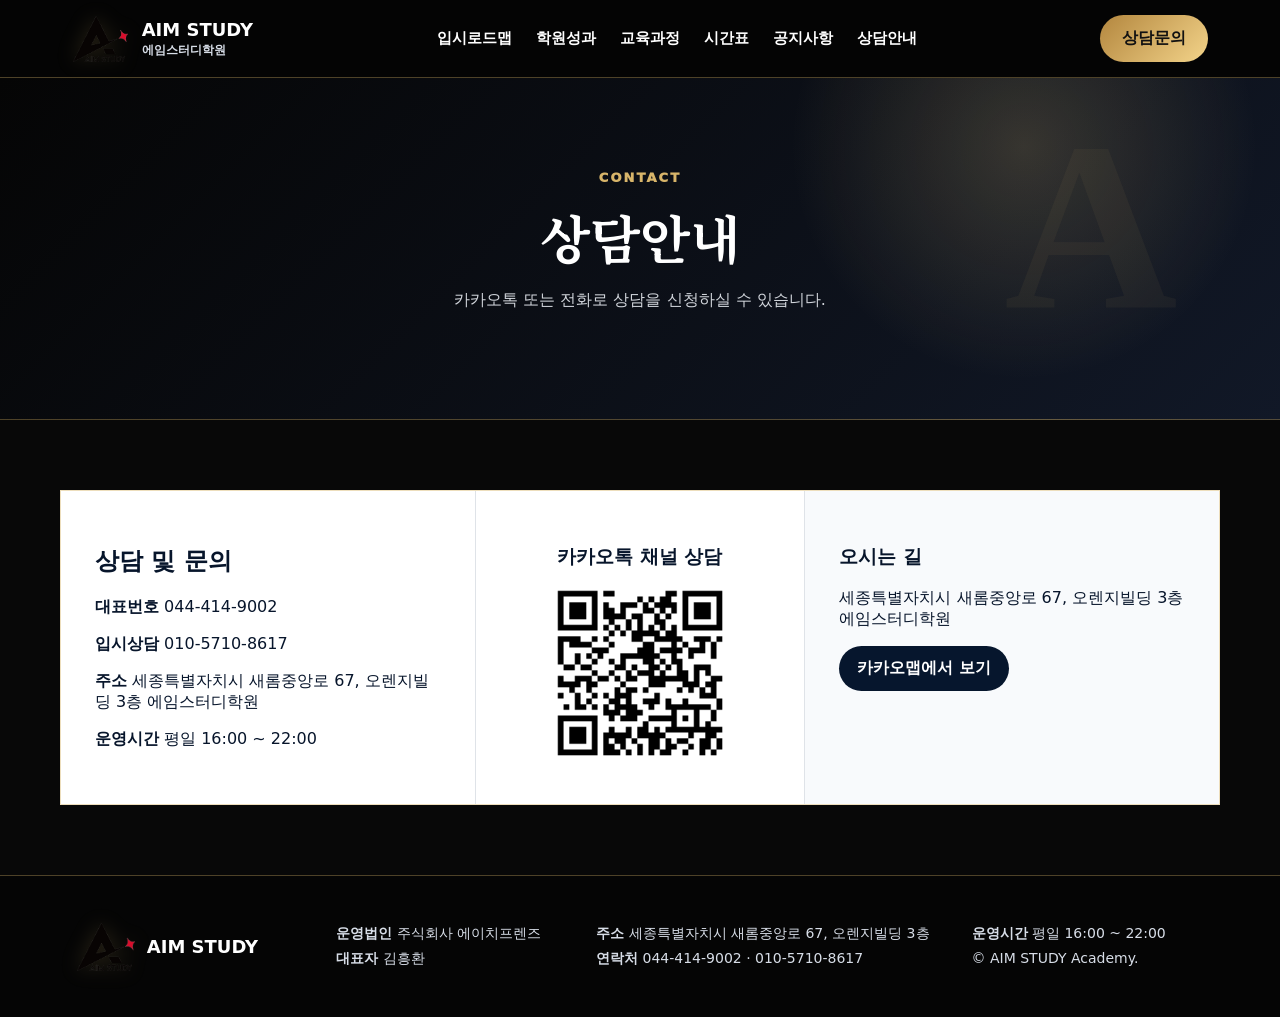
==== commit f92f8474: "Add files via upload" ====
--- a/contact/index.html
+++ b/contact/index.html
@@ -1,4 +1,7 @@
 <!doctype html><html lang="ko"><head><title>상담안내 | 에임스터디학원</title><meta charset="utf-8"><meta name="viewport" content="width=device-width, initial-scale=1">
 <link rel="preconnect" href="https://fonts.googleapis.com"><link rel="preconnect" href="https://fonts.gstatic.com" crossorigin>
 <link href="https://fonts.googleapis.com/css2?family=Noto+Serif+KR:wght@500;700;900&family=SUIT:wght@400;500;700;800;900&display=swap" rel="stylesheet">
-<link rel="stylesheet" href="/styles.css"></head><body><header class="header"><a class="brand" href="/"><img src="/assets/logo.png" alt="에임스터디학원"><span>AIM STUDY<small>에임스터디학원</small></span></a><nav><a href="/roadmap/">입시로드맵</a><a href="/results/">학원성과</a><a href="/curriculum/">교육과정</a><a href="/timetable/">시간표</a><a href="/notice/">공지사항</a><a href="/contact/">상담안내</a></nav><a class="consult-btn" href="https://pf.kakao.com/_xghLaG" target="_blank">상담문의</a></header><main><section class="sub-hero"><p class="eyebrow">CONTACT</p><h1>상담안내</h1><p>카카오톡 또는 전화로 상담을 신청하실 수 있습니다.</p></section><section class="contact-section standalone"><div class="contact-card"><h2>상담 및 문의</h2><p><b>대표번호</b> 044-414-9002</p><p><b>입시상담</b> 010-5710-8617</p><p><b>주소</b> 세종특별자치시 새롬중앙로 67, 오렌지빌딩 3층 에임스터디학원</p><p><b>운영시간</b> 평일 16:00 ~ 22:00</p></div><div class="qr-card"><h3>카카오톡 채널 상담</h3><img src="/assets/kakao-qr.png"></div><div class="map-card"><h3>오시는 길</h3><p>세종특별자치시 새롬중앙로 67, 오렌지빌딩 3층 에임스터디학원</p><a href="https://map.kakao.com/link/search/%EC%84%B8%EC%A2%85%ED%8A%B9%EB%B3%84%EC%9E%90%EC%B9%98%EC%8B%9C%20%EC%83%88%EB%A1%AC%EC%A4%91%EC%95%99%EB%A1%9C%2067%2C%20%EC%98%A4%EB%A0%8C%EC%A7%80%EB%B9%8C%EB%94%A9%203%EC%B8%B5%20%EC%97%90%EC%9E%84%EC%8A%A4%ED%84%B0%EB%94%94%ED%95%99%EC%9B%90" target="_blank">카카오맵에서 보기</a></div></section></main><footer><div class="footer-logo"><img src="/assets/logo.png"><strong>AIM STUDY</strong></div><div><p><b>운영법인</b> 주식회사 에이치프렌즈</p><p><b>대표자</b> 김흥환</p></div><div><p><b>주소</b> 세종특별자치시 새롬중앙로 67, 오렌지빌딩 3층</p><p><b>연락처</b> 044-414-9002 · 010-5710-8617</p></div><div><p><b>운영시간</b> 평일 16:00 ~ 22:00</p><p>© AIM STUDY Academy.</p></div></footer></body></html>+<link rel="stylesheet" href="/styles.css"></head><body><header class="header">
+<a class="brand" href="/"><img src="/assets/logo-transparent.png" alt="에임스터디학원"><span>AIM STUDY<small>에임스터디학원</small></span></a>
+<nav><a href="/roadmap/">입시로드맵</a><a href="/results/">학원성과</a><a href="/curriculum/">교육과정</a><a href="/timetable/">시간표</a><a href="/notice/">공지사항</a><a href="/contact/">상담안내</a></nav>
+<a class="consult-btn" href="https://pf.kakao.com/_xghLaG" target="_blank">상담문의</a></header><main><section class="sub-hero"><p class="eyebrow">CONTACT</p><h1>상담안내</h1><p>카카오톡 또는 전화로 상담을 신청하실 수 있습니다.</p></section><section class="contact-section standalone"><div class="contact-card"><h2>상담 및 문의</h2><p><b>대표번호</b> 044-414-9002</p><p><b>입시상담</b> 010-5710-8617</p><p><b>주소</b> 세종특별자치시 새롬중앙로 67, 오렌지빌딩 3층 에임스터디학원</p><p><b>운영시간</b> 평일 16:00 ~ 22:00</p></div><div class="qr-card"><h3>카카오톡 채널 상담</h3><img src="/assets/kakao-qr.png"></div><div class="map-card"><h3>오시는 길</h3><p>세종특별자치시 새롬중앙로 67, 오렌지빌딩 3층 에임스터디학원</p><a href="https://map.kakao.com/link/search/%EC%84%B8%EC%A2%85%ED%8A%B9%EB%B3%84%EC%9E%90%EC%B9%98%EC%8B%9C%20%EC%83%88%EB%A1%AC%EC%A4%91%EC%95%99%EB%A1%9C%2067%2C%20%EC%98%A4%EB%A0%8C%EC%A7%80%EB%B9%8C%EB%94%A9%203%EC%B8%B5%20%EC%97%90%EC%9E%84%EC%8A%A4%ED%84%B0%EB%94%94%ED%95%99%EC%9B%90" target="_blank">카카오맵에서 보기</a></div></section></main><footer><div class="footer-logo"><img src="/assets/logo-transparent.png"><strong>AIM STUDY</strong></div><div><p><b>운영법인</b> 주식회사 에이치프렌즈</p><p><b>대표자</b> 김흥환</p></div><div><p><b>주소</b> 세종특별자치시 새롬중앙로 67, 오렌지빌딩 3층</p><p><b>연락처</b> 044-414-9002 · 010-5710-8617</p></div><div><p><b>운영시간</b> 평일 16:00 ~ 22:00</p><p>© AIM STUDY Academy.</p></div></footer></body></html>
--- a/styles.css
+++ b/styles.css
@@ -1 +1 @@
-*{box-sizing:border-box}html{scroll-behavior:smooth}body{margin:0;font-family:SUIT,system-ui,sans-serif;color:#f7f1e6;background:#080808}a{color:inherit}img{max-width:100%;display:block}.header{height:78px;background:rgba(5,5,5,.96);color:#fff;display:flex;align-items:center;justify-content:space-between;padding:0 5.6vw;position:sticky;top:0;z-index:50;border-bottom:1px solid rgba(216,181,106,.35);backdrop-filter:blur(14px)}.brand{display:flex;align-items:center;gap:12px;text-decoration:none;font-weight:900}.brand img{width:56px;height:44px;object-fit:contain;background:#fff;border-radius:8px;padding:4px}.brand span{font-size:18px;line-height:1.05}.brand small{display:block;font-size:12px;color:#d7dde7;margin-top:4px}.header nav{display:flex;gap:24px}.header nav a{text-decoration:none;font-weight:800;font-size:15px}.consult-btn{background:linear-gradient(135deg,#b3863e,#f3d48a);color:#111;text-decoration:none;padding:13px 22px;border-radius:999px;font-weight:950}.hero{min-height:720px;background:radial-gradient(circle at 80% 20%,rgba(243,212,138,.22),transparent 25%),linear-gradient(135deg,#050505 0%,#111 52%,#2a1805 100%);display:grid;grid-template-columns:1.15fr .85fr;align-items:center;gap:40px;padding:80px 7vw;position:relative;overflow:hidden}.hero:before{content:"";position:absolute;inset:0;background:linear-gradient(90deg,rgba(255,255,255,.035) 1px,transparent 1px),linear-gradient(rgba(255,255,255,.03) 1px,transparent 1px);background-size:72px 72px}.hero-text{position:relative;z-index:2}.eyebrow{color:#d8b56a;font-weight:950;letter-spacing:.16em;font-size:13px;margin:0 0 14px}.hero h1,.section-head h2,.sub-hero h1,.schedule-block h3,.roadmap-section h2{font-family:'Noto Serif KR',serif}.hero h1{font-size:64px;line-height:1.13;font-weight:700;letter-spacing:-.05em;margin:0 0 26px;color:#fff}.hero h1 strong{color:#f3d48a;font-weight:900}.lead{font-size:21px;line-height:1.8;color:#e5e7eb}.hero-actions{display:flex;gap:12px;margin-top:34px}.btn{display:inline-flex;align-items:center;justify-content:center;border-radius:999px;text-decoration:none;font-weight:950;padding:16px 28px}.gold,.gold-btn{background:linear-gradient(135deg,#b3863e,#f3d48a);color:#111}.line{border:1px solid #d8b56a;color:#fff;background:transparent}.hero-card{position:relative;z-index:2;justify-self:center;width:min(360px,100%);background:linear-gradient(160deg,rgba(255,255,255,.13),rgba(255,255,255,.035));border:1px solid rgba(216,181,106,.45);border-radius:34px;padding:40px;text-align:center;box-shadow:0 34px 100px rgba(0,0,0,.45)}.hero-card img{width:220px;background:#fff;border-radius:18px;padding:12px;margin:0 auto 20px}.hero-card p{letter-spacing:.18em;color:#d8b56a;font-weight:900}.hero-card strong{display:block;font-family:'Noto Serif KR',serif;font-size:34px;color:#fff}.premium-band{display:grid;grid-template-columns:repeat(4,1fr);max-width:1160px;margin:-58px auto 0;position:relative;z-index:3;background:#111827;border:1px solid rgba(216,181,106,.45);box-shadow:0 24px 70px rgba(0,0,0,.35)}.premium-band a{text-decoration:none;text-align:center;padding:34px;border-right:1px solid rgba(216,181,106,.25)}.premium-band b{display:block;font-size:44px;color:#f3d48a}.premium-band span{color:#e5e7eb;font-weight:900}.section{max-width:1180px;margin:0 auto;padding:84px 0}.section-head{text-align:center;margin-bottom:34px}.section-head h2{font-size:42px;margin:8px 0;color:#fff}.section-head p{color:#cbd5e1}.dark-results{max-width:none;background:#0b1020;padding-left:6vw;padding-right:6vw}.result-images{max-width:1180px;margin:0 auto;display:grid;grid-template-columns:repeat(3,1fr);gap:22px}.result-images.large{grid-template-columns:1fr;max-width:760px}.result-images a{display:block;border-radius:26px;overflow:hidden;box-shadow:0 28px 80px rgba(0,0,0,.38);border:1px solid rgba(216,181,106,.4);background:#111}.result-summary{max-width:900px;margin:0 auto 34px;display:grid;grid-template-columns:1fr 1fr;gap:18px}.result-summary div{background:#111827;border:1px solid rgba(216,181,106,.45);border-radius:24px;text-align:center;padding:28px}.result-summary strong{display:block;color:#f3d48a;font-size:60px}.result-summary span{font-weight:900}.small-btn{display:inline-block;margin:24px auto 0;background:#06162d;color:#fff;text-decoration:none;border-radius:999px;padding:13px 20px;font-weight:900}.category-grid,.roadmap-cards{display:grid;grid-template-columns:repeat(4,1fr);gap:18px}.roadmap-cards{grid-template-columns:repeat(3,1fr)}.category-card,.roadmap-cards a{text-decoration:none;background:#fff;color:#07152b;border:1px solid rgba(216,181,106,.45);padding:28px;box-shadow:0 16px 40px rgba(0,0,0,.18);transition:.2s}.category-card:hover,.roadmap-cards a:hover{transform:translateY(-5px)}.category-card span,.roadmap-cards span{font-size:28px;color:#9d7141;font-weight:950}.category-card h3,.roadmap-cards h3{font-size:22px;margin:12px 0 8px}.category-card p,.roadmap-cards p{color:#667085}.roadmap-section{max-width:1120px;margin:0 auto;padding:70px 6vw}.roadmap-section h2{text-align:center;color:#f3d48a;font-size:42px;margin:0 0 40px}.timeline{position:relative;max-width:900px;margin:0 auto}.timeline:before{content:"";position:absolute;left:36px;top:0;bottom:0;width:2px;background:linear-gradient(#b3863e,#f3d48a)}.timeline article{display:grid;grid-template-columns:76px 1fr;gap:22px;margin-bottom:26px}.dot{width:74px;height:74px;border-radius:50%;background:linear-gradient(135deg,#b3863e,#f3d48a);color:#111;display:flex;align-items:center;justify-content:center;font-weight:950;position:relative;z-index:2}.timeline-card{background:linear-gradient(160deg,rgba(255,255,255,.1),rgba(255,255,255,.04));border:1px solid rgba(216,181,106,.38);border-radius:24px;padding:26px;box-shadow:0 24px 70px rgba(0,0,0,.28)}.timeline-card span{color:#f3d48a;font-weight:900}.timeline-card h3{font-size:25px;margin:8px 0;color:#fff}.timeline-card li{color:#d1d5db;margin:8px 0}.roadmap-nav{display:flex;gap:12px;justify-content:center}.roadmap-nav a{border:1px solid rgba(216,181,106,.45);border-radius:999px;padding:12px 18px;text-decoration:none;font-weight:900;background:#111827}.growth{max-width:none;background:#0b1020;padding-left:6vw;padding-right:6vw}.growth-grid{max-width:1180px;margin:0 auto;display:grid;grid-template-columns:repeat(7,1fr);gap:12px}.growth-grid article{background:#fff;color:#07152b;border-top:5px solid #b3863e;padding:20px;text-align:center}.growth-grid b{font-size:26px;color:#9d7141}.schedule-block,.schedule-detail{background:#fff;color:#07152b;border:1px solid #dfe3e8;padding:30px;margin-bottom:28px;border-top:5px solid #b3863e;box-shadow:0 16px 40px rgba(0,0,0,.18)}.table-wrap{overflow-x:auto}table{width:100%;border-collapse:collapse;min-width:860px;background:#fff}th,td{border:1px solid #e5e7eb;padding:13px 12px;text-align:center}th{background:#06162d;color:#fff}td:first-child{text-align:left;font-weight:900}td:nth-child(2){color:#9d7141;font-weight:900}.page-actions{display:flex;justify-content:flex-end;gap:10px;margin-bottom:20px}.notice-grid{display:grid;grid-template-columns:repeat(3,1fr);gap:20px}.notice-grid article{background:#fff;color:#07152b;border-top:5px solid #b3863e;padding:24px;box-shadow:0 18px 45px rgba(0,0,0,.18)}.notice-grid span{background:#06162d;color:#f3d48a;padding:5px 12px;border-radius:999px;font-weight:900}.notice-grid h3{font-size:21px}.notice-grid p{color:#555}.notice-img{margin:16px 0;border:1px solid #ddd;border-radius:12px}.contact-section{max-width:1160px;margin:70px auto;display:grid;grid-template-columns:1fr .8fr 1fr;background:#fff;color:#07152b;border:1px solid rgba(216,181,106,.45)}.contact-section>div{padding:34px}.qr-card{text-align:center;border-left:1px solid #dfe3e8;border-right:1px solid #dfe3e8}.qr-card img{width:170px;margin:12px auto}.map-card{background:#f8fafc}.map-card a{display:inline-block;background:#06162d;color:#fff;text-decoration:none;border-radius:999px;padding:12px 18px;font-weight:900}.sub-hero{background:radial-gradient(circle at 80% 20%,rgba(243,212,138,.18),transparent 22%),linear-gradient(135deg,#050505,#111827);color:#fff;text-align:center;padding:92px 6vw;border-bottom:1px solid rgba(216,181,106,.35)}.sub-hero h1{font-size:52px;margin:8px 0}.sub-hero p:last-child{color:#d1d5db}footer{background:#050505;color:#d7dde7;display:grid;grid-template-columns:1fr 1fr 1.5fr 1fr;gap:28px;padding:42px 6vw;font-size:14px;border-top:1px solid rgba(216,181,106,.35)}.footer-logo{display:flex;align-items:center;gap:12px;color:#fff;font-size:18px}.footer-logo img{width:54px;background:#fff;border-radius:8px;padding:4px}footer p{margin:7px 0}@media(max-width:980px){.header nav,.consult-btn{display:none}.header{justify-content:center}.hero{grid-template-columns:1fr;padding:64px 5vw}.hero h1{font-size:40px}.hero-card{display:none}.premium-band,.result-images,.result-summary,.category-grid,.notice-grid,.contact-section,footer,.roadmap-cards,.growth-grid{grid-template-columns:1fr}.premium-band{margin:0}.premium-band a{border-right:0;border-bottom:1px solid rgba(216,181,106,.25)}.section{padding:64px 5vw}.page-actions,.roadmap-nav{flex-direction:column}.timeline:before{left:25px}.timeline article{grid-template-columns:54px 1fr}.dot{width:54px;height:54px}.qr-card{border:0;border-top:1px solid #dfe3e8;border-bottom:1px solid #dfe3e8}footer{text-align:center}.footer-logo{justify-content:center}}+*{box-sizing:border-box}html{scroll-behavior:smooth}body{margin:0;font-family:SUIT,system-ui,sans-serif;color:#f7f1e6;background:#080808}a{color:inherit}img{max-width:100%;display:block}.header{height:78px;background:rgba(5,5,5,.96);color:#fff;display:flex;align-items:center;justify-content:space-between;padding:0 5.6vw;position:sticky;top:0;z-index:50;border-bottom:1px solid rgba(216,181,106,.35);backdrop-filter:blur(14px)}.brand{display:flex;align-items:center;gap:12px;text-decoration:none;font-weight:900}.brand img{width:58px;height:46px;object-fit:contain;filter:drop-shadow(0 0 10px rgba(216,181,106,.18))}.brand span{font-size:18px;line-height:1.05}.brand small{display:block;font-size:12px;color:#d7dde7;margin-top:4px}.header nav{display:flex;gap:24px}.header nav a{text-decoration:none;font-weight:800;font-size:15px}.consult-btn{background:linear-gradient(135deg,#b3863e,#f3d48a);color:#111;text-decoration:none;padding:13px 22px;border-radius:999px;font-weight:950}.hero{min-height:720px;background:radial-gradient(circle at 80% 20%,rgba(243,212,138,.17),transparent 25%),linear-gradient(135deg,#050505 0%,#111 52%,#241607 100%);display:grid;grid-template-columns:1.15fr .85fr;align-items:center;gap:40px;padding:80px 7vw;position:relative;overflow:hidden}.hero:before{content:"";position:absolute;inset:0;background:linear-gradient(90deg,rgba(255,255,255,.028) 1px,transparent 1px),linear-gradient(rgba(255,255,255,.024) 1px,transparent 1px);background-size:72px 72px}.hero-logo-bg{position:absolute;right:8vw;top:70px;font-family:Georgia,serif;font-size:520px;line-height:.8;color:rgba(216,181,106,.055);font-weight:900;pointer-events:none}.hero-text{position:relative;z-index:2}.eyebrow{color:#d8b56a;font-weight:950;letter-spacing:.16em;font-size:13px;margin:0 0 14px}.hero h1,.section-head h2,.sub-hero h1,.schedule-block h3,.roadmap-section h2{font-family:'Noto Serif KR',serif}.hero h1{font-size:64px;line-height:1.13;font-weight:700;letter-spacing:-.05em;margin:0 0 26px;color:#fff}.hero h1 strong{color:#f3d48a;font-weight:900}.lead{font-size:21px;line-height:1.8;color:#e5e7eb}.hero-actions{display:flex;gap:12px;margin-top:34px}.btn{display:inline-flex;align-items:center;justify-content:center;border-radius:999px;text-decoration:none;font-weight:950;padding:16px 28px}.gold,.gold-btn{background:linear-gradient(135deg,#b3863e,#f3d48a);color:#111}.line{border:1px solid #d8b56a;color:#fff;background:transparent}.hero-card{position:relative;z-index:2;justify-self:center;width:min(350px,100%);background:linear-gradient(160deg,rgba(255,255,255,.11),rgba(255,255,255,.035));border:1px solid rgba(216,181,106,.4);border-radius:30px;padding:38px;text-align:center;box-shadow:0 34px 100px rgba(0,0,0,.45)}.hero-card img{width:220px;margin:0 auto 20px;filter:drop-shadow(0 12px 22px rgba(0,0,0,.45)) drop-shadow(0 0 18px rgba(216,181,106,.14))}.hero-card p{letter-spacing:.18em;color:#d8b56a;font-weight:900}.hero-card strong{display:block;font-family:'Noto Serif KR',serif;font-size:34px;color:#fff}.premium-band{display:grid;grid-template-columns:repeat(4,1fr);max-width:1160px;margin:-58px auto 0;position:relative;z-index:3;background:#111827;border:1px solid rgba(216,181,106,.45);box-shadow:0 24px 70px rgba(0,0,0,.35)}.premium-band a{text-decoration:none;text-align:center;padding:34px;border-right:1px solid rgba(216,181,106,.25)}.premium-band b{display:block;font-size:44px;color:#f3d48a}.premium-band span{color:#e5e7eb;font-weight:900}.section{max-width:1180px;margin:0 auto;padding:84px 0}.section-head{text-align:center;margin-bottom:34px}.section-head h2{font-size:42px;margin:8px 0;color:#fff}.section-head p{color:#cbd5e1}.trophy{display:inline-block;margin-right:8px;filter:drop-shadow(0 0 10px rgba(243,212,138,.35))}.dark-results{max-width:none;background:radial-gradient(circle at 50% 0,rgba(216,181,106,.08),transparent 35%),#0b1020;padding-left:6vw;padding-right:6vw}.result-images{max-width:1180px;margin:0 auto;display:grid;grid-template-columns:repeat(3,1fr);gap:22px}.result-images.large{grid-template-columns:1fr;max-width:760px}.result-images a{display:block;border-radius:24px;overflow:hidden;box-shadow:0 28px 80px rgba(0,0,0,.38);border:1px solid rgba(216,181,106,.4);background:#111}.result-summary{max-width:900px;margin:0 auto 34px;display:grid;grid-template-columns:1fr 1fr;gap:18px}.result-summary div{background:#111827;border:1px solid rgba(216,181,106,.45);border-radius:24px;text-align:center;padding:28px}.result-summary strong{display:block;color:#f3d48a;font-size:52px}.result-summary span{font-weight:900}.small-btn{display:inline-block;margin:24px auto 0;background:#06162d;color:#fff;text-decoration:none;border-radius:999px;padding:13px 20px;font-weight:900}.category-grid,.roadmap-cards{display:grid;grid-template-columns:repeat(4,1fr);gap:18px}.roadmap-cards{grid-template-columns:repeat(3,1fr)}.category-card,.roadmap-cards a{text-decoration:none;background:#fff;color:#07152b;border:1px solid rgba(216,181,106,.45);padding:28px;box-shadow:0 16px 40px rgba(0,0,0,.18);transition:.2s}.category-card:hover,.roadmap-cards a:hover{transform:translateY(-5px)}.category-card span,.roadmap-cards span{font-size:28px;color:#9d7141;font-weight:950}.category-card h3,.roadmap-cards h3{font-size:22px;margin:12px 0 8px}.category-card p,.roadmap-cards p{color:#667085}.roadmap-section{max-width:1120px;margin:0 auto;padding:70px 6vw}.roadmap-section h2{text-align:center;color:#f3d48a;font-size:42px;margin:0 0 40px}.timeline{position:relative;max-width:900px;margin:0 auto}.timeline:before{content:"";position:absolute;left:36px;top:0;bottom:0;width:2px;background:linear-gradient(#b3863e,#f3d48a)}.timeline article{display:grid;grid-template-columns:76px 1fr;gap:22px;margin-bottom:26px}.dot{width:74px;height:74px;border-radius:50%;background:linear-gradient(135deg,#b3863e,#f3d48a);color:#111;display:flex;align-items:center;justify-content:center;font-weight:950;position:relative;z-index:2}.timeline-card{background:linear-gradient(160deg,rgba(255,255,255,.1),rgba(255,255,255,.04));border:1px solid rgba(216,181,106,.38);border-radius:24px;padding:26px;box-shadow:0 24px 70px rgba(0,0,0,.28)}.timeline-card span{color:#f3d48a;font-weight:900}.timeline-card h3{font-size:25px;margin:8px 0;color:#fff}.timeline-card li{color:#d1d5db;margin:8px 0}.roadmap-nav{display:flex;gap:12px;justify-content:center}.roadmap-nav a{border:1px solid rgba(216,181,106,.45);border-radius:999px;padding:12px 18px;text-decoration:none;font-weight:900;background:#111827}.growth{max-width:none;background:#0b1020;padding-left:6vw;padding-right:6vw}.growth-grid{max-width:1180px;margin:0 auto;display:grid;grid-template-columns:repeat(7,1fr);gap:12px}.growth-grid article{background:#fff;color:#07152b;border-top:5px solid #b3863e;padding:20px;text-align:center}.growth-grid b{font-size:26px;color:#9d7141}.schedule-block,.schedule-detail{background:#fff;color:#07152b;border:1px solid #dfe3e8;padding:30px;margin-bottom:28px;border-top:5px solid #b3863e;box-shadow:0 16px 40px rgba(0,0,0,.18)}.table-wrap{overflow-x:auto}table{width:100%;border-collapse:collapse;min-width:860px;background:#fff}th,td{border:1px solid #e5e7eb;padding:13px 12px;text-align:center}th{background:#06162d;color:#fff}td:first-child{text-align:left;font-weight:900}td:nth-child(2){color:#9d7141;font-weight:900}.page-actions{display:flex;justify-content:flex-end;gap:10px;margin-bottom:20px}.notice-grid{display:grid;grid-template-columns:repeat(3,1fr);gap:20px}.notice-grid article{background:#fff;color:#07152b;border-top:5px solid #b3863e;padding:24px;box-shadow:0 18px 45px rgba(0,0,0,.18)}.notice-grid span{background:#06162d;color:#f3d48a;padding:5px 12px;border-radius:999px;font-weight:900}.notice-grid h3{font-size:21px}.notice-grid p{color:#555}.notice-img{margin:16px 0;border:1px solid #ddd;border-radius:12px}.contact-section{max-width:1160px;margin:70px auto;display:grid;grid-template-columns:1fr .8fr 1fr;background:#fff;color:#07152b;border:1px solid rgba(216,181,106,.45)}.contact-section>div{padding:34px}.qr-card{text-align:center;border-left:1px solid #dfe3e8;border-right:1px solid #dfe3e8}.qr-card img{width:170px;margin:12px auto}.map-card{background:#f8fafc}.map-card a{display:inline-block;background:#06162d;color:#fff;text-decoration:none;border-radius:999px;padding:12px 18px;font-weight:900}.sub-hero{background:radial-gradient(circle at 80% 20%,rgba(243,212,138,.18),transparent 22%),linear-gradient(135deg,#050505,#111827);color:#fff;text-align:center;padding:92px 6vw;border-bottom:1px solid rgba(216,181,106,.35);position:relative;overflow:hidden}.sub-hero:after{content:"A";position:absolute;right:8vw;top:10px;font-family:Georgia,serif;font-size:240px;color:rgba(216,181,106,.055);font-weight:900}.sub-hero h1{font-size:52px;margin:8px 0;position:relative;z-index:1}.sub-hero p{position:relative;z-index:1}.sub-hero p:last-child{color:#d1d5db}footer{background:#050505;color:#d7dde7;display:grid;grid-template-columns:1fr 1fr 1.5fr 1fr;gap:28px;padding:42px 6vw;font-size:14px;border-top:1px solid rgba(216,181,106,.35)}.footer-logo{display:flex;align-items:center;gap:12px;color:#fff;font-size:18px}.footer-logo img{width:58px;filter:drop-shadow(0 0 10px rgba(216,181,106,.18))}footer p{margin:7px 0}@media(max-width:980px){.header nav,.consult-btn{display:none}.header{justify-content:center}.hero{grid-template-columns:1fr;padding:64px 5vw}.hero h1{font-size:40px}.hero-card{display:none}.premium-band,.result-images,.result-summary,.category-grid,.notice-grid,.contact-section,footer,.roadmap-cards,.growth-grid{grid-template-columns:1fr}.premium-band{margin:0}.premium-band a{border-right:0;border-bottom:1px solid rgba(216,181,106,.25)}.section{padding:64px 5vw}.page-actions,.roadmap-nav{flex-direction:column}.timeline:before{left:25px}.timeline article{grid-template-columns:54px 1fr}.dot{width:54px;height:54px}.qr-card{border:0;border-top:1px solid #dfe3e8;border-bottom:1px solid #dfe3e8}footer{text-align:center}.footer-logo{justify-content:center}}
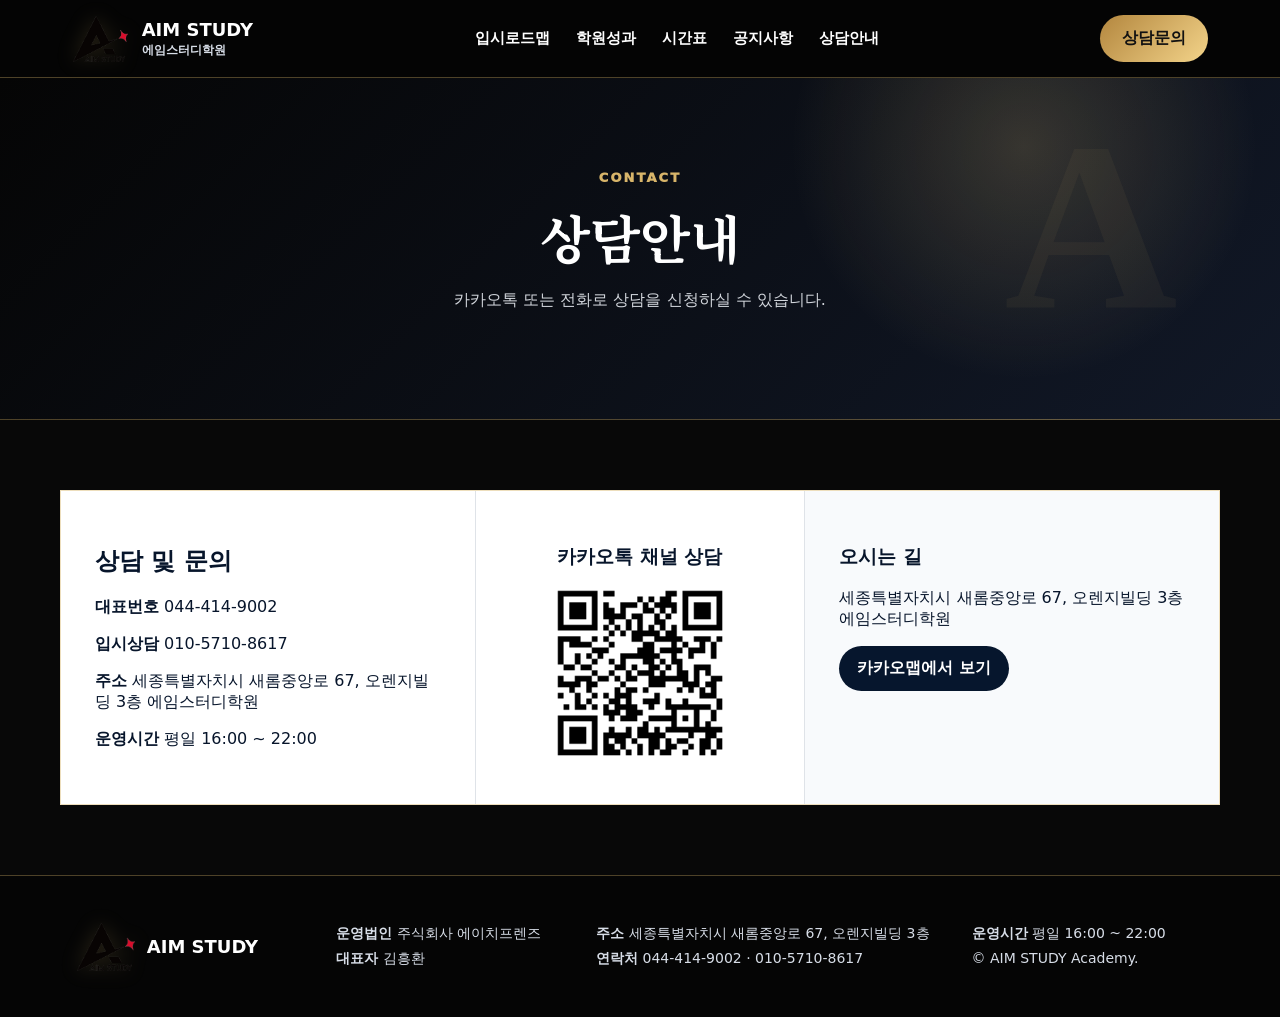
==== commit 81d5df71: "Add files via upload" ====
--- a/contact/index.html
+++ b/contact/index.html
@@ -1,7 +1 @@
-<!doctype html><html lang="ko"><head><title>상담안내 | 에임스터디학원</title><meta charset="utf-8"><meta name="viewport" content="width=device-width, initial-scale=1">
-<link rel="preconnect" href="https://fonts.googleapis.com"><link rel="preconnect" href="https://fonts.gstatic.com" crossorigin>
-<link href="https://fonts.googleapis.com/css2?family=Noto+Serif+KR:wght@500;700;900&family=SUIT:wght@400;500;700;800;900&display=swap" rel="stylesheet">
-<link rel="stylesheet" href="/styles.css"></head><body><header class="header">
-<a class="brand" href="/"><img src="/assets/logo-transparent.png" alt="에임스터디학원"><span>AIM STUDY<small>에임스터디학원</small></span></a>
-<nav><a href="/roadmap/">입시로드맵</a><a href="/results/">학원성과</a><a href="/curriculum/">교육과정</a><a href="/timetable/">시간표</a><a href="/notice/">공지사항</a><a href="/contact/">상담안내</a></nav>
-<a class="consult-btn" href="https://pf.kakao.com/_xghLaG" target="_blank">상담문의</a></header><main><section class="sub-hero"><p class="eyebrow">CONTACT</p><h1>상담안내</h1><p>카카오톡 또는 전화로 상담을 신청하실 수 있습니다.</p></section><section class="contact-section standalone"><div class="contact-card"><h2>상담 및 문의</h2><p><b>대표번호</b> 044-414-9002</p><p><b>입시상담</b> 010-5710-8617</p><p><b>주소</b> 세종특별자치시 새롬중앙로 67, 오렌지빌딩 3층 에임스터디학원</p><p><b>운영시간</b> 평일 16:00 ~ 22:00</p></div><div class="qr-card"><h3>카카오톡 채널 상담</h3><img src="/assets/kakao-qr.png"></div><div class="map-card"><h3>오시는 길</h3><p>세종특별자치시 새롬중앙로 67, 오렌지빌딩 3층 에임스터디학원</p><a href="https://map.kakao.com/link/search/%EC%84%B8%EC%A2%85%ED%8A%B9%EB%B3%84%EC%9E%90%EC%B9%98%EC%8B%9C%20%EC%83%88%EB%A1%AC%EC%A4%91%EC%95%99%EB%A1%9C%2067%2C%20%EC%98%A4%EB%A0%8C%EC%A7%80%EB%B9%8C%EB%94%A9%203%EC%B8%B5%20%EC%97%90%EC%9E%84%EC%8A%A4%ED%84%B0%EB%94%94%ED%95%99%EC%9B%90" target="_blank">카카오맵에서 보기</a></div></section></main><footer><div class="footer-logo"><img src="/assets/logo-transparent.png"><strong>AIM STUDY</strong></div><div><p><b>운영법인</b> 주식회사 에이치프렌즈</p><p><b>대표자</b> 김흥환</p></div><div><p><b>주소</b> 세종특별자치시 새롬중앙로 67, 오렌지빌딩 3층</p><p><b>연락처</b> 044-414-9002 · 010-5710-8617</p></div><div><p><b>운영시간</b> 평일 16:00 ~ 22:00</p><p>© AIM STUDY Academy.</p></div></footer></body></html>+<!doctype html><html lang="ko"><head><title>상담안내 | 에임스터디학원</title><meta charset="utf-8"><meta name="viewport" content="width=device-width, initial-scale=1"><link rel="preconnect" href="https://fonts.googleapis.com"><link rel="preconnect" href="https://fonts.gstatic.com" crossorigin><link href="https://fonts.googleapis.com/css2?family=Noto+Serif+KR:wght@500;700;900&family=SUIT:wght@400;500;700;800;900&display=swap" rel="stylesheet"><link rel="stylesheet" href="/styles.css"></head><body><header class="header"><a class="brand" href="/"><img src="/assets/logo-transparent.png"><span>AIM STUDY<small>에임스터디학원</small></span></a><nav><a href="/roadmap/">입시로드맵</a><a href="/results/">학원성과</a><a href="/timetable/">시간표</a><a href="/notice/">공지사항</a><a href="/contact/">상담안내</a></nav><a class="consult-btn" href="https://pf.kakao.com/_xghLaG" target="_blank">상담문의</a></header><main><section class="sub-hero"><p class="eyebrow">CONTACT</p><h1>상담안내</h1><p>카카오톡 또는 전화로 상담을 신청하실 수 있습니다.</p></section><section class="contact-section standalone"><div class="contact-card"><h2>상담 및 문의</h2><p><b>대표번호</b> 044-414-9002</p><p><b>입시상담</b> 010-5710-8617</p><p><b>주소</b> 세종특별자치시 새롬중앙로 67, 오렌지빌딩 3층 에임스터디학원</p><p><b>운영시간</b> 평일 16:00 ~ 22:00</p></div><div class="qr-card"><h3>카카오톡 채널 상담</h3><img src="/assets/kakao-qr.png"></div><div class="map-card"><h3>오시는 길</h3><p>세종특별자치시 새롬중앙로 67, 오렌지빌딩 3층 에임스터디학원</p><a href="https://map.kakao.com/link/search/%EC%84%B8%EC%A2%85%ED%8A%B9%EB%B3%84%EC%9E%90%EC%B9%98%EC%8B%9C%20%EC%83%88%EB%A1%AC%EC%A4%91%EC%95%99%EB%A1%9C%2067%2C%20%EC%98%A4%EB%A0%8C%EC%A7%80%EB%B9%8C%EB%94%A9%203%EC%B8%B5%20%EC%97%90%EC%9E%84%EC%8A%A4%ED%84%B0%EB%94%94%ED%95%99%EC%9B%90" target="_blank">카카오맵에서 보기</a></div></section></main><footer><div class="footer-logo"><img src="/assets/logo-transparent.png"><strong>AIM STUDY</strong></div><div><p><b>운영법인</b> 주식회사 에이치프렌즈</p><p><b>대표자</b> 김흥환</p></div><div><p><b>주소</b> 세종특별자치시 새롬중앙로 67, 오렌지빌딩 3층</p><p><b>연락처</b> 044-414-9002 · 010-5710-8617</p></div><div><p><b>운영시간</b> 평일 16:00 ~ 22:00</p><p>© AIM STUDY Academy.</p></div></footer></body></html>
--- a/styles.css
+++ b/styles.css
@@ -1 +1 @@
-*{box-sizing:border-box}html{scroll-behavior:smooth}body{margin:0;font-family:SUIT,system-ui,sans-serif;color:#f7f1e6;background:#080808}a{color:inherit}img{max-width:100%;display:block}.header{height:78px;background:rgba(5,5,5,.96);color:#fff;display:flex;align-items:center;justify-content:space-between;padding:0 5.6vw;position:sticky;top:0;z-index:50;border-bottom:1px solid rgba(216,181,106,.35);backdrop-filter:blur(14px)}.brand{display:flex;align-items:center;gap:12px;text-decoration:none;font-weight:900}.brand img{width:58px;height:46px;object-fit:contain;filter:drop-shadow(0 0 10px rgba(216,181,106,.18))}.brand span{font-size:18px;line-height:1.05}.brand small{display:block;font-size:12px;color:#d7dde7;margin-top:4px}.header nav{display:flex;gap:24px}.header nav a{text-decoration:none;font-weight:800;font-size:15px}.consult-btn{background:linear-gradient(135deg,#b3863e,#f3d48a);color:#111;text-decoration:none;padding:13px 22px;border-radius:999px;font-weight:950}.hero{min-height:720px;background:radial-gradient(circle at 80% 20%,rgba(243,212,138,.17),transparent 25%),linear-gradient(135deg,#050505 0%,#111 52%,#241607 100%);display:grid;grid-template-columns:1.15fr .85fr;align-items:center;gap:40px;padding:80px 7vw;position:relative;overflow:hidden}.hero:before{content:"";position:absolute;inset:0;background:linear-gradient(90deg,rgba(255,255,255,.028) 1px,transparent 1px),linear-gradient(rgba(255,255,255,.024) 1px,transparent 1px);background-size:72px 72px}.hero-logo-bg{position:absolute;right:8vw;top:70px;font-family:Georgia,serif;font-size:520px;line-height:.8;color:rgba(216,181,106,.055);font-weight:900;pointer-events:none}.hero-text{position:relative;z-index:2}.eyebrow{color:#d8b56a;font-weight:950;letter-spacing:.16em;font-size:13px;margin:0 0 14px}.hero h1,.section-head h2,.sub-hero h1,.schedule-block h3,.roadmap-section h2{font-family:'Noto Serif KR',serif}.hero h1{font-size:64px;line-height:1.13;font-weight:700;letter-spacing:-.05em;margin:0 0 26px;color:#fff}.hero h1 strong{color:#f3d48a;font-weight:900}.lead{font-size:21px;line-height:1.8;color:#e5e7eb}.hero-actions{display:flex;gap:12px;margin-top:34px}.btn{display:inline-flex;align-items:center;justify-content:center;border-radius:999px;text-decoration:none;font-weight:950;padding:16px 28px}.gold,.gold-btn{background:linear-gradient(135deg,#b3863e,#f3d48a);color:#111}.line{border:1px solid #d8b56a;color:#fff;background:transparent}.hero-card{position:relative;z-index:2;justify-self:center;width:min(350px,100%);background:linear-gradient(160deg,rgba(255,255,255,.11),rgba(255,255,255,.035));border:1px solid rgba(216,181,106,.4);border-radius:30px;padding:38px;text-align:center;box-shadow:0 34px 100px rgba(0,0,0,.45)}.hero-card img{width:220px;margin:0 auto 20px;filter:drop-shadow(0 12px 22px rgba(0,0,0,.45)) drop-shadow(0 0 18px rgba(216,181,106,.14))}.hero-card p{letter-spacing:.18em;color:#d8b56a;font-weight:900}.hero-card strong{display:block;font-family:'Noto Serif KR',serif;font-size:34px;color:#fff}.premium-band{display:grid;grid-template-columns:repeat(4,1fr);max-width:1160px;margin:-58px auto 0;position:relative;z-index:3;background:#111827;border:1px solid rgba(216,181,106,.45);box-shadow:0 24px 70px rgba(0,0,0,.35)}.premium-band a{text-decoration:none;text-align:center;padding:34px;border-right:1px solid rgba(216,181,106,.25)}.premium-band b{display:block;font-size:44px;color:#f3d48a}.premium-band span{color:#e5e7eb;font-weight:900}.section{max-width:1180px;margin:0 auto;padding:84px 0}.section-head{text-align:center;margin-bottom:34px}.section-head h2{font-size:42px;margin:8px 0;color:#fff}.section-head p{color:#cbd5e1}.trophy{display:inline-block;margin-right:8px;filter:drop-shadow(0 0 10px rgba(243,212,138,.35))}.dark-results{max-width:none;background:radial-gradient(circle at 50% 0,rgba(216,181,106,.08),transparent 35%),#0b1020;padding-left:6vw;padding-right:6vw}.result-images{max-width:1180px;margin:0 auto;display:grid;grid-template-columns:repeat(3,1fr);gap:22px}.result-images.large{grid-template-columns:1fr;max-width:760px}.result-images a{display:block;border-radius:24px;overflow:hidden;box-shadow:0 28px 80px rgba(0,0,0,.38);border:1px solid rgba(216,181,106,.4);background:#111}.result-summary{max-width:900px;margin:0 auto 34px;display:grid;grid-template-columns:1fr 1fr;gap:18px}.result-summary div{background:#111827;border:1px solid rgba(216,181,106,.45);border-radius:24px;text-align:center;padding:28px}.result-summary strong{display:block;color:#f3d48a;font-size:52px}.result-summary span{font-weight:900}.small-btn{display:inline-block;margin:24px auto 0;background:#06162d;color:#fff;text-decoration:none;border-radius:999px;padding:13px 20px;font-weight:900}.category-grid,.roadmap-cards{display:grid;grid-template-columns:repeat(4,1fr);gap:18px}.roadmap-cards{grid-template-columns:repeat(3,1fr)}.category-card,.roadmap-cards a{text-decoration:none;background:#fff;color:#07152b;border:1px solid rgba(216,181,106,.45);padding:28px;box-shadow:0 16px 40px rgba(0,0,0,.18);transition:.2s}.category-card:hover,.roadmap-cards a:hover{transform:translateY(-5px)}.category-card span,.roadmap-cards span{font-size:28px;color:#9d7141;font-weight:950}.category-card h3,.roadmap-cards h3{font-size:22px;margin:12px 0 8px}.category-card p,.roadmap-cards p{color:#667085}.roadmap-section{max-width:1120px;margin:0 auto;padding:70px 6vw}.roadmap-section h2{text-align:center;color:#f3d48a;font-size:42px;margin:0 0 40px}.timeline{position:relative;max-width:900px;margin:0 auto}.timeline:before{content:"";position:absolute;left:36px;top:0;bottom:0;width:2px;background:linear-gradient(#b3863e,#f3d48a)}.timeline article{display:grid;grid-template-columns:76px 1fr;gap:22px;margin-bottom:26px}.dot{width:74px;height:74px;border-radius:50%;background:linear-gradient(135deg,#b3863e,#f3d48a);color:#111;display:flex;align-items:center;justify-content:center;font-weight:950;position:relative;z-index:2}.timeline-card{background:linear-gradient(160deg,rgba(255,255,255,.1),rgba(255,255,255,.04));border:1px solid rgba(216,181,106,.38);border-radius:24px;padding:26px;box-shadow:0 24px 70px rgba(0,0,0,.28)}.timeline-card span{color:#f3d48a;font-weight:900}.timeline-card h3{font-size:25px;margin:8px 0;color:#fff}.timeline-card li{color:#d1d5db;margin:8px 0}.roadmap-nav{display:flex;gap:12px;justify-content:center}.roadmap-nav a{border:1px solid rgba(216,181,106,.45);border-radius:999px;padding:12px 18px;text-decoration:none;font-weight:900;background:#111827}.growth{max-width:none;background:#0b1020;padding-left:6vw;padding-right:6vw}.growth-grid{max-width:1180px;margin:0 auto;display:grid;grid-template-columns:repeat(7,1fr);gap:12px}.growth-grid article{background:#fff;color:#07152b;border-top:5px solid #b3863e;padding:20px;text-align:center}.growth-grid b{font-size:26px;color:#9d7141}.schedule-block,.schedule-detail{background:#fff;color:#07152b;border:1px solid #dfe3e8;padding:30px;margin-bottom:28px;border-top:5px solid #b3863e;box-shadow:0 16px 40px rgba(0,0,0,.18)}.table-wrap{overflow-x:auto}table{width:100%;border-collapse:collapse;min-width:860px;background:#fff}th,td{border:1px solid #e5e7eb;padding:13px 12px;text-align:center}th{background:#06162d;color:#fff}td:first-child{text-align:left;font-weight:900}td:nth-child(2){color:#9d7141;font-weight:900}.page-actions{display:flex;justify-content:flex-end;gap:10px;margin-bottom:20px}.notice-grid{display:grid;grid-template-columns:repeat(3,1fr);gap:20px}.notice-grid article{background:#fff;color:#07152b;border-top:5px solid #b3863e;padding:24px;box-shadow:0 18px 45px rgba(0,0,0,.18)}.notice-grid span{background:#06162d;color:#f3d48a;padding:5px 12px;border-radius:999px;font-weight:900}.notice-grid h3{font-size:21px}.notice-grid p{color:#555}.notice-img{margin:16px 0;border:1px solid #ddd;border-radius:12px}.contact-section{max-width:1160px;margin:70px auto;display:grid;grid-template-columns:1fr .8fr 1fr;background:#fff;color:#07152b;border:1px solid rgba(216,181,106,.45)}.contact-section>div{padding:34px}.qr-card{text-align:center;border-left:1px solid #dfe3e8;border-right:1px solid #dfe3e8}.qr-card img{width:170px;margin:12px auto}.map-card{background:#f8fafc}.map-card a{display:inline-block;background:#06162d;color:#fff;text-decoration:none;border-radius:999px;padding:12px 18px;font-weight:900}.sub-hero{background:radial-gradient(circle at 80% 20%,rgba(243,212,138,.18),transparent 22%),linear-gradient(135deg,#050505,#111827);color:#fff;text-align:center;padding:92px 6vw;border-bottom:1px solid rgba(216,181,106,.35);position:relative;overflow:hidden}.sub-hero:after{content:"A";position:absolute;right:8vw;top:10px;font-family:Georgia,serif;font-size:240px;color:rgba(216,181,106,.055);font-weight:900}.sub-hero h1{font-size:52px;margin:8px 0;position:relative;z-index:1}.sub-hero p{position:relative;z-index:1}.sub-hero p:last-child{color:#d1d5db}footer{background:#050505;color:#d7dde7;display:grid;grid-template-columns:1fr 1fr 1.5fr 1fr;gap:28px;padding:42px 6vw;font-size:14px;border-top:1px solid rgba(216,181,106,.35)}.footer-logo{display:flex;align-items:center;gap:12px;color:#fff;font-size:18px}.footer-logo img{width:58px;filter:drop-shadow(0 0 10px rgba(216,181,106,.18))}footer p{margin:7px 0}@media(max-width:980px){.header nav,.consult-btn{display:none}.header{justify-content:center}.hero{grid-template-columns:1fr;padding:64px 5vw}.hero h1{font-size:40px}.hero-card{display:none}.premium-band,.result-images,.result-summary,.category-grid,.notice-grid,.contact-section,footer,.roadmap-cards,.growth-grid{grid-template-columns:1fr}.premium-band{margin:0}.premium-band a{border-right:0;border-bottom:1px solid rgba(216,181,106,.25)}.section{padding:64px 5vw}.page-actions,.roadmap-nav{flex-direction:column}.timeline:before{left:25px}.timeline article{grid-template-columns:54px 1fr}.dot{width:54px;height:54px}.qr-card{border:0;border-top:1px solid #dfe3e8;border-bottom:1px solid #dfe3e8}footer{text-align:center}.footer-logo{justify-content:center}}+*{box-sizing:border-box}html{scroll-behavior:smooth}body{margin:0;font-family:SUIT,system-ui,sans-serif;color:#f7f1e6;background:#080808}a{color:inherit}img{max-width:100%;display:block}.header{height:78px;background:rgba(5,5,5,.96);color:#fff;display:flex;align-items:center;justify-content:space-between;padding:0 5.6vw;position:sticky;top:0;z-index:50;border-bottom:1px solid rgba(216,181,106,.35);backdrop-filter:blur(14px)}.brand{display:flex;align-items:center;gap:12px;text-decoration:none;font-weight:900}.brand img{width:58px;height:46px;object-fit:contain;filter:drop-shadow(0 0 10px rgba(216,181,106,.18))}.brand span{font-size:18px;line-height:1.05}.brand small{display:block;font-size:12px;color:#d7dde7;margin-top:4px}.header nav{display:flex;gap:26px}.header nav a{text-decoration:none;font-weight:800;font-size:15px}.consult-btn{background:linear-gradient(135deg,#b3863e,#f3d48a);color:#111;text-decoration:none;padding:13px 22px;border-radius:999px;font-weight:950}.hero{min-height:720px;background:radial-gradient(circle at 80% 20%,rgba(243,212,138,.17),transparent 25%),linear-gradient(135deg,#050505 0%,#111 52%,#241607 100%);display:grid;grid-template-columns:1.15fr .85fr;align-items:center;gap:40px;padding:80px 7vw;position:relative;overflow:hidden}.hero:before{content:"";position:absolute;inset:0;background:linear-gradient(90deg,rgba(255,255,255,.028) 1px,transparent 1px),linear-gradient(rgba(255,255,255,.024) 1px,transparent 1px);background-size:72px 72px}.hero-logo-bg{position:absolute;right:8vw;top:70px;font-family:Georgia,serif;font-size:520px;line-height:.8;color:rgba(216,181,106,.055);font-weight:900;pointer-events:none}.hero-text{position:relative;z-index:2}.eyebrow{color:#d8b56a;font-weight:950;letter-spacing:.16em;font-size:13px;margin:0 0 14px}.hero h1,.section-head h2,.sub-hero h1,.schedule-block h3,.roadmap-section h2{font-family:'Noto Serif KR',serif}.hero h1{font-size:64px;line-height:1.13;font-weight:700;letter-spacing:-.05em;margin:0 0 26px;color:#fff}.hero h1 strong{color:#f3d48a;font-weight:900}.lead{font-size:21px;line-height:1.8;color:#e5e7eb}.hero-actions{display:flex;gap:12px;margin-top:34px}.btn{display:inline-flex;align-items:center;justify-content:center;border-radius:999px;text-decoration:none;font-weight:950;padding:16px 28px}.gold,.gold-btn{background:linear-gradient(135deg,#b3863e,#f3d48a);color:#111}.line{border:1px solid #d8b56a;color:#fff;background:transparent}.hero-card{position:relative;z-index:2;justify-self:center;width:min(350px,100%);background:linear-gradient(160deg,rgba(255,255,255,.11),rgba(255,255,255,.035));border:1px solid rgba(216,181,106,.4);border-radius:30px;padding:38px;text-align:center;box-shadow:0 34px 100px rgba(0,0,0,.45)}.hero-card img{width:220px;margin:0 auto 20px;filter:drop-shadow(0 12px 22px rgba(0,0,0,.45)) drop-shadow(0 0 18px rgba(216,181,106,.14))}.hero-card p{letter-spacing:.18em;color:#d8b56a;font-weight:900}.hero-card strong{display:block;font-family:'Noto Serif KR',serif;font-size:34px;color:#fff}.premium-band{display:grid;grid-template-columns:repeat(4,1fr);max-width:1160px;margin:-58px auto 0;position:relative;z-index:3;background:#111827;border:1px solid rgba(216,181,106,.45);box-shadow:0 24px 70px rgba(0,0,0,.35)}.premium-band a{text-decoration:none;text-align:center;padding:34px;border-right:1px solid rgba(216,181,106,.25)}.premium-band b{display:block;font-size:44px;color:#f3d48a}.premium-band span{color:#e5e7eb;font-weight:900}.section{max-width:1180px;margin:0 auto;padding:84px 0}.section-head{text-align:center;margin-bottom:34px}.section-head h2{font-size:42px;margin:8px 0;color:#fff}.section-head p{color:#cbd5e1}.trophy{display:inline-block;margin-right:8px;filter:drop-shadow(0 0 10px rgba(243,212,138,.35))}.dark-results{max-width:none;background:radial-gradient(circle at 50% 0,rgba(216,181,106,.08),transparent 35%),#0b1020;padding-left:6vw;padding-right:6vw}.total-result{max-width:900px;margin:0 auto 30px;text-align:center;background:linear-gradient(160deg,rgba(255,255,255,.09),rgba(255,255,255,.035));border:1px solid rgba(216,181,106,.45);border-radius:30px;padding:34px;box-shadow:0 26px 80px rgba(0,0,0,.28)}.total-result span{display:block;color:#d8b56a;font-weight:950;letter-spacing:.16em}.total-result strong{display:block;font-size:82px;color:#f3d48a}.total-result p{margin:0;color:#e5e7eb;font-weight:900}.result-count-grid{max-width:1180px;margin:0 auto 38px;display:grid;grid-template-columns:repeat(3,1fr);gap:20px}.result-count-card{text-decoration:none;background:#fff;color:#07152b;border:1px solid rgba(216,181,106,.55);border-radius:24px;padding:28px;box-shadow:0 18px 50px rgba(0,0,0,.22);text-align:center}.result-count-card .cup{font-size:44px}.result-count-card h3{font-family:'Noto Serif KR',serif;font-size:28px;margin:10px 0 18px}.mini-stats{display:grid;grid-template-columns:1fr 1fr;gap:10px}.mini-stats p{background:#f8fafc;padding:14px;margin:0;border-radius:14px}.mini-stats span{display:block;color:#667085;font-size:14px;font-weight:800}.mini-stats b{display:block;color:#9d7141;font-size:28px}.result-count-card>strong{display:block;margin-top:18px;background:#06162d;color:#f3d48a;padding:13px;border-radius:999px}.result-images{max-width:1180px;margin:0 auto;display:grid;grid-template-columns:repeat(3,1fr);gap:22px}.result-images.large{grid-template-columns:1fr;max-width:760px}.result-images a{display:block;border-radius:24px;overflow:hidden;box-shadow:0 28px 80px rgba(0,0,0,.38);border:1px solid rgba(216,181,106,.4);background:#111}.small-btn{display:inline-block;margin:24px auto 0;background:#06162d;color:#fff;text-decoration:none;border-radius:999px;padding:13px 20px;font-weight:900}.category-grid,.roadmap-cards{display:grid;grid-template-columns:repeat(4,1fr);gap:18px}.roadmap-cards{grid-template-columns:repeat(3,1fr)}.category-card,.roadmap-cards a{text-decoration:none;background:#fff;color:#07152b;border:1px solid rgba(216,181,106,.45);padding:28px;box-shadow:0 16px 40px rgba(0,0,0,.18);transition:.2s}.category-card:hover,.roadmap-cards a:hover{transform:translateY(-5px)}.category-card span,.roadmap-cards span{font-size:28px;color:#9d7141;font-weight:950}.category-card h3,.roadmap-cards h3{font-size:22px;margin:12px 0 8px}.category-card p,.roadmap-cards p{color:#667085}.roadmap-section{max-width:1120px;margin:0 auto;padding:70px 6vw}.roadmap-section h2{text-align:center;color:#f3d48a;font-size:42px;margin:0 0 40px}.timeline{position:relative;max-width:900px;margin:0 auto}.timeline:before{content:"";position:absolute;left:36px;top:0;bottom:0;width:2px;background:linear-gradient(#b3863e,#f3d48a)}.timeline article{display:grid;grid-template-columns:76px 1fr;gap:22px;margin-bottom:26px}.dot{width:74px;height:74px;border-radius:50%;background:linear-gradient(135deg,#b3863e,#f3d48a);color:#111;display:flex;align-items:center;justify-content:center;font-weight:950;position:relative;z-index:2}.timeline-card{background:linear-gradient(160deg,rgba(255,255,255,.1),rgba(255,255,255,.04));border:1px solid rgba(216,181,106,.38);border-radius:24px;padding:26px;box-shadow:0 24px 70px rgba(0,0,0,.28)}.timeline-card span{color:#f3d48a;font-weight:900}.timeline-card h3{font-size:25px;margin:8px 0;color:#fff}.timeline-card li{color:#d1d5db;margin:8px 0}.roadmap-nav{display:flex;gap:12px;justify-content:center}.roadmap-nav a{border:1px solid rgba(216,181,106,.45);border-radius:999px;padding:12px 18px;text-decoration:none;font-weight:900;background:#111827}.growth{max-width:none;background:#0b1020;padding-left:6vw;padding-right:6vw}.growth-grid{max-width:1180px;margin:0 auto;display:grid;grid-template-columns:repeat(7,1fr);gap:12px}.growth-grid article{background:#fff;color:#07152b;border-top:5px solid #b3863e;padding:20px;text-align:center}.growth-grid b{font-size:26px;color:#9d7141}.schedule-block,.schedule-detail{background:#fff;color:#07152b;border:1px solid #dfe3e8;padding:30px;margin-bottom:28px;border-top:5px solid #b3863e;box-shadow:0 16px 40px rgba(0,0,0,.18)}.table-wrap{overflow-x:auto}table{width:100%;border-collapse:collapse;min-width:860px;background:#fff}th,td{border:1px solid #e5e7eb;padding:13px 12px;text-align:center}th{background:#06162d;color:#fff}td:first-child{text-align:left;font-weight:900}td:nth-child(2){color:#9d7141;font-weight:900}.page-actions{display:flex;justify-content:flex-end;gap:10px;margin-bottom:20px}.notice-grid{display:grid;grid-template-columns:repeat(3,1fr);gap:20px}.notice-grid article{background:#fff;color:#07152b;border-top:5px solid #b3863e;padding:24px;box-shadow:0 18px 45px rgba(0,0,0,.18)}.notice-grid span{background:#06162d;color:#f3d48a;padding:5px 12px;border-radius:999px;font-weight:900}.notice-grid h3{font-size:21px}.notice-grid p{color:#555}.notice-img{margin:16px 0;border:1px solid #ddd;border-radius:12px}.contact-section{max-width:1160px;margin:70px auto;display:grid;grid-template-columns:1fr .8fr 1fr;background:#fff;color:#07152b;border:1px solid rgba(216,181,106,.45)}.contact-section>div{padding:34px}.qr-card{text-align:center;border-left:1px solid #dfe3e8;border-right:1px solid #dfe3e8}.qr-card img{width:170px;margin:12px auto}.map-card{background:#f8fafc}.map-card a{display:inline-block;background:#06162d;color:#fff;text-decoration:none;border-radius:999px;padding:12px 18px;font-weight:900}.sub-hero{background:radial-gradient(circle at 80% 20%,rgba(243,212,138,.18),transparent 22%),linear-gradient(135deg,#050505,#111827);color:#fff;text-align:center;padding:92px 6vw;border-bottom:1px solid rgba(216,181,106,.35);position:relative;overflow:hidden}.sub-hero:after{content:"A";position:absolute;right:8vw;top:10px;font-family:Georgia,serif;font-size:240px;color:rgba(216,181,106,.055);font-weight:900}.sub-hero h1{font-size:52px;margin:8px 0;position:relative;z-index:1}.sub-hero p{position:relative;z-index:1}.sub-hero p:last-child{color:#d1d5db}footer{background:#050505;color:#d7dde7;display:grid;grid-template-columns:1fr 1fr 1.5fr 1fr;gap:28px;padding:42px 6vw;font-size:14px;border-top:1px solid rgba(216,181,106,.35)}.footer-logo{display:flex;align-items:center;gap:12px;color:#fff;font-size:18px}.footer-logo img{width:58px;filter:drop-shadow(0 0 10px rgba(216,181,106,.18))}footer p{margin:7px 0}@media(max-width:980px){.header nav,.consult-btn{display:none}.header{justify-content:center}.hero{grid-template-columns:1fr;padding:64px 5vw}.hero h1{font-size:40px}.hero-card{display:none}.premium-band,.result-images,.result-count-grid,.category-grid,.notice-grid,.contact-section,footer,.roadmap-cards,.growth-grid,.mini-stats{grid-template-columns:1fr}.premium-band{margin:0}.premium-band a{border-right:0;border-bottom:1px solid rgba(216,181,106,.25)}.section{padding:64px 5vw}.page-actions,.roadmap-nav{flex-direction:column}.timeline:before{left:25px}.timeline article{grid-template-columns:54px 1fr}.dot{width:54px;height:54px}.qr-card{border:0;border-top:1px solid #dfe3e8;border-bottom:1px solid #dfe3e8}footer{text-align:center}.footer-logo{justify-content:center}}
